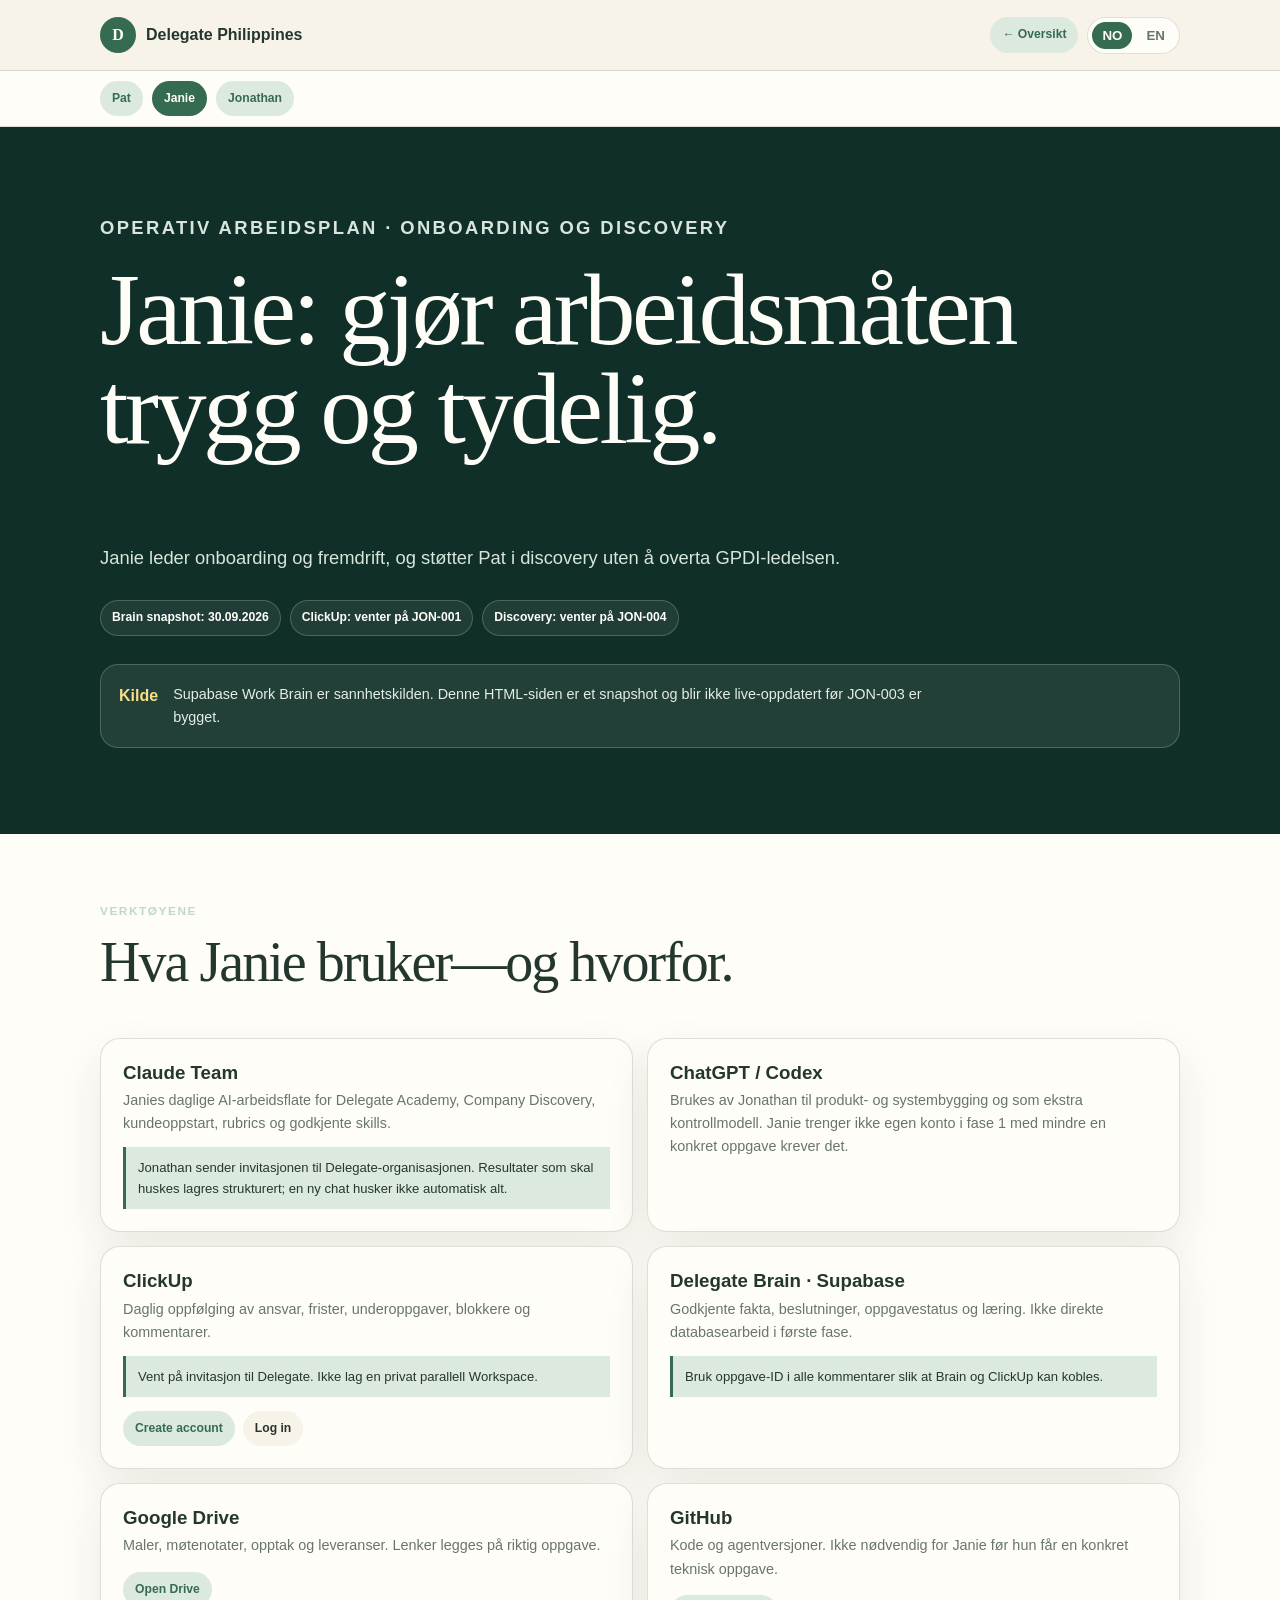
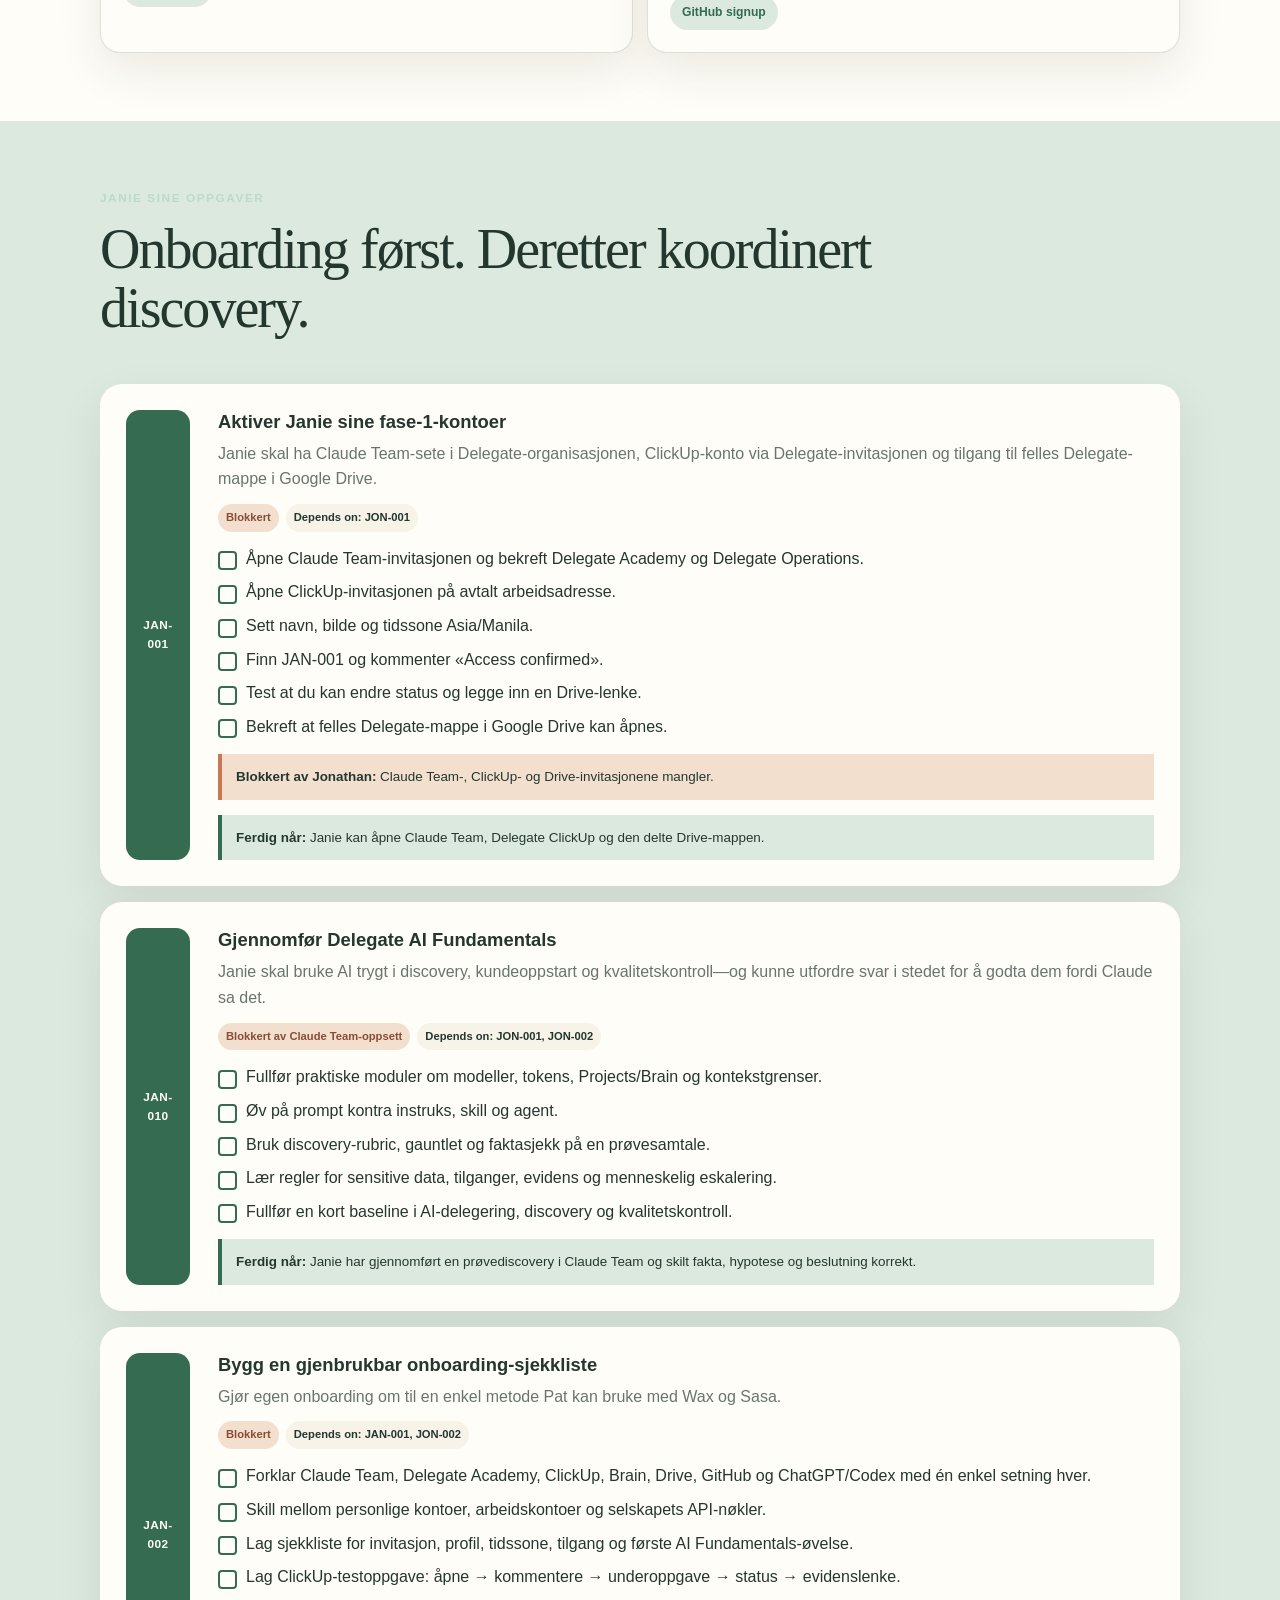
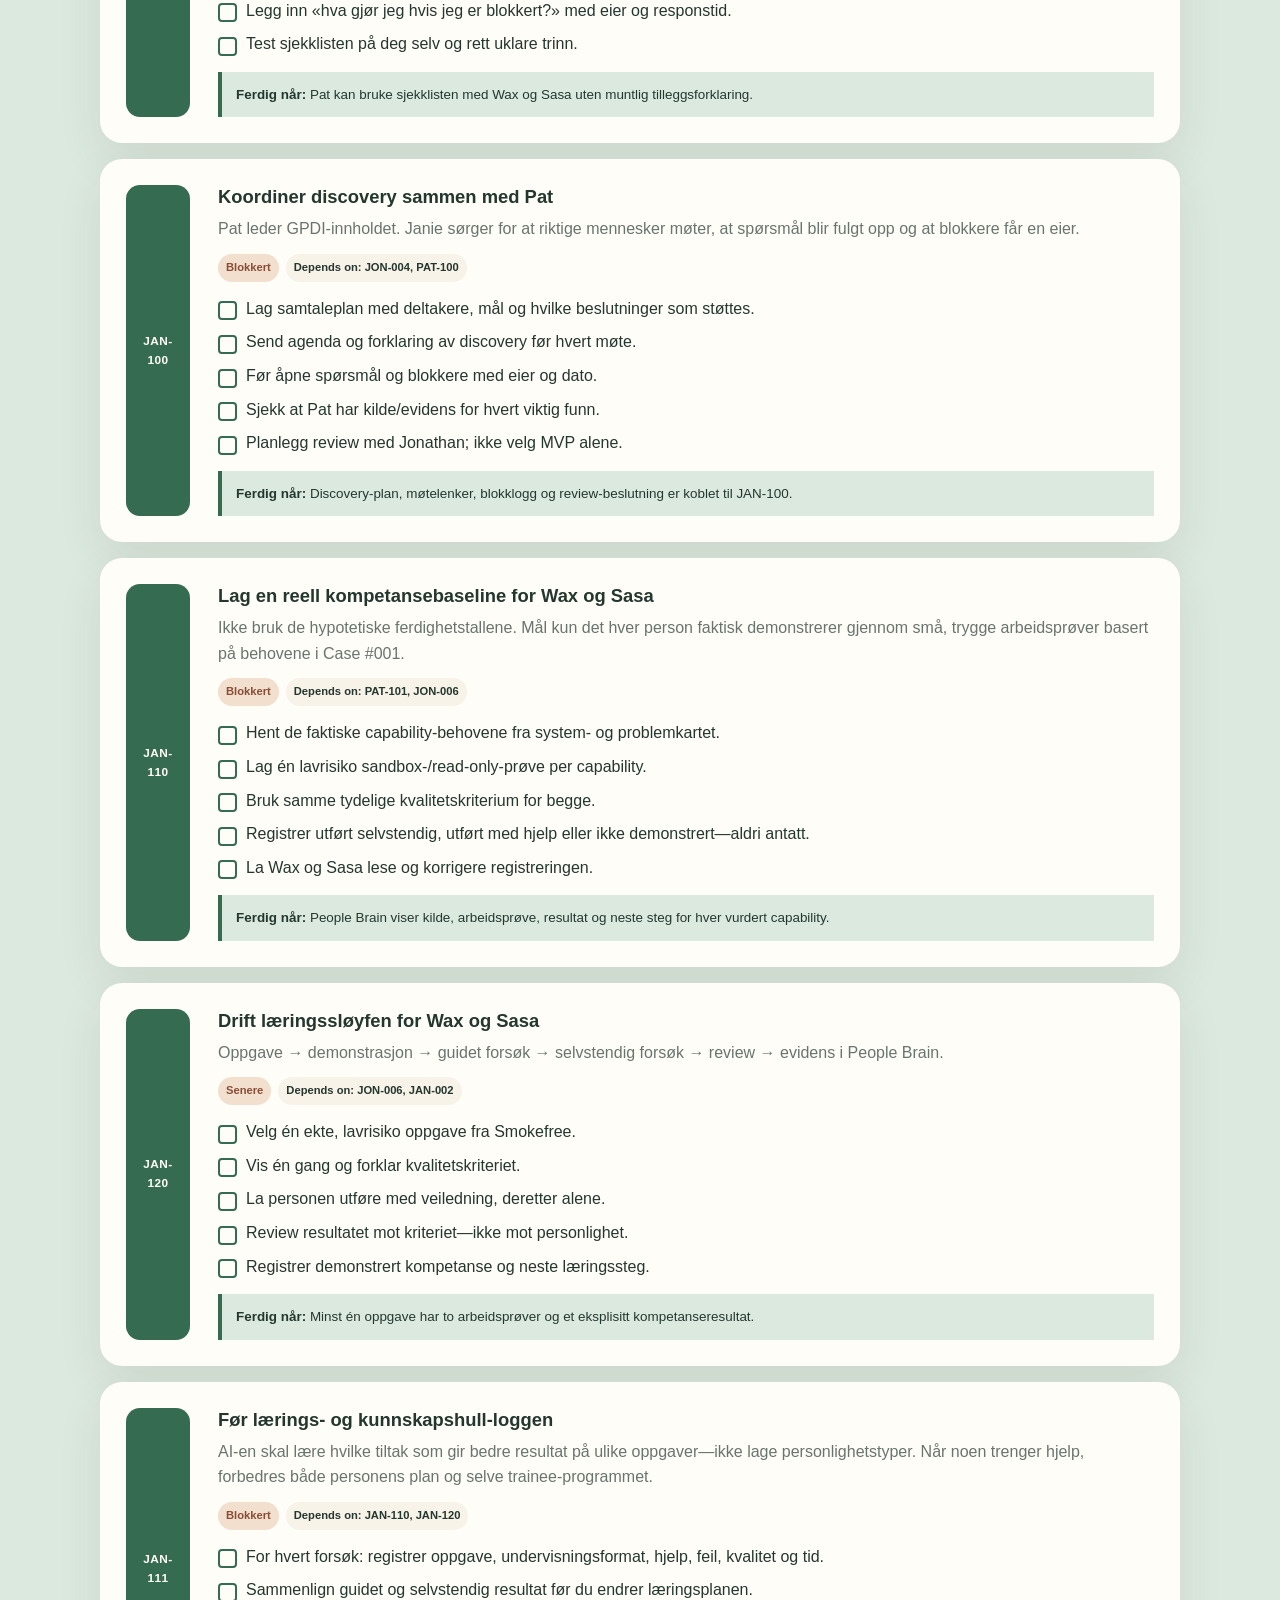
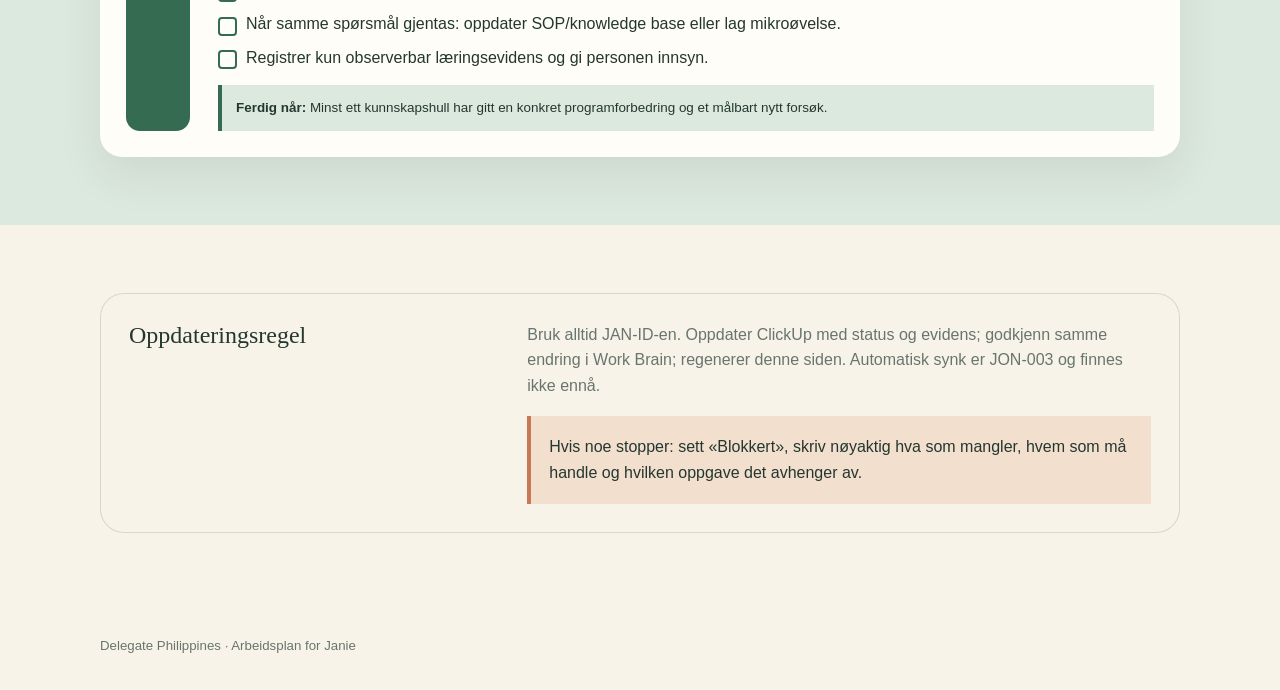
==== delegate-workplan-janie.html @ a048c8a1 "Initial import: Delegate blueprint/arbeidsplan-klynge Overført fra delegate-os/site/ til eget offent" ====
<!doctype html><html lang="no"><head><meta charset="utf-8"><meta name="viewport" content="width=device-width,initial-scale=1"><title>Janie — arbeidsplan | Delegate Philippines</title><link rel="stylesheet" href="delegate-workplan.css"></head><body>
<header class="topbar"><div class="page"><a class="brand" href="delegate-products-structure.html"><span class="mark">D</span>Delegate Philippines</a><div class="actions"><a class="back" href="delegate-products-structure.html#workplans">← <span data-no>Oversikt</span><span data-en>Overview</span></a><div class="language"><button data-lang="no" aria-pressed="true">NO</button><button data-lang="en" aria-pressed="false">EN</button></div></div></div></header>
<nav class="people-nav"><div class="page"><a class="person-link" href="delegate-workplan-pat.html">Pat</a><a class="person-link" aria-current="page" href="delegate-workplan-janie.html">Janie</a><a class="person-link" href="delegate-workplan-jonathan.html">Jonathan</a></div></nav>
<main><section class="hero"><div class="page"><p class="kicker" data-no>Operativ arbeidsplan · onboarding og discovery</p><p class="kicker" data-en>Operational work plan · onboarding and discovery</p><div data-no><h1>Janie: gjør arbeidsmåten trygg og tydelig.</h1><p>Janie leder onboarding og fremdrift, og støtter Pat i discovery uten å overta GPDI-ledelsen.</p></div><div data-en><h1>Janie: make the way of working safe and clear.</h1><p>Janie leads onboarding and progress, and supports Pat in discovery without taking over GPDI leadership.</p></div><div class="status-line"><span class="pill">Brain snapshot: 30.09.2026</span><span class="pill" data-no>ClickUp: venter på JON-001</span><span class="pill" data-en>ClickUp: awaiting JON-001</span><span class="pill" data-no>Discovery: venter på JON-004</span><span class="pill" data-en>Discovery: awaiting JON-004</span></div><div class="notice"><b data-no>Kilde</b><b data-en>Source</b><p data-no>Supabase Work Brain er sannhetskilden. Denne HTML-siden er et snapshot og blir ikke live-oppdatert før JON-003 er bygget.</p><p data-en>Supabase Work Brain is the source of truth. This HTML page is a snapshot and will not update live until JON-003 is built.</p></div></div></section>

<section class="section alt"><div class="page"><div class="intro" data-no><p class="kicker">Verktøyene</p><h2>Hva Janie bruker—og hvorfor.</h2></div><div class="intro" data-en><p class="kicker">The tools</p><h2>What Janie uses—and why.</h2></div><div class="tool-grid">
<article class="tool-card"><h3>Claude Team</h3><p data-no>Janies daglige AI-arbeidsflate for Delegate Academy, Company Discovery, kundeoppstart, rubrics og godkjente skills.</p><p data-en>Janie's daily AI workspace for Delegate Academy, Company Discovery, customer onboarding, rubrics and approved skills.</p><div class="tool-rule" data-no>Jonathan sender invitasjonen til Delegate-organisasjonen. Resultater som skal huskes lagres strukturert; en ny chat husker ikke automatisk alt.</div><div class="tool-rule" data-en>Jonathan sends the Delegate organisation invitation. Results that must persist are stored structurally; a new chat does not automatically remember everything.</div></article>
<article class="tool-card"><h3>ChatGPT / Codex</h3><p data-no>Brukes av Jonathan til produkt- og systembygging og som ekstra kontrollmodell. Janie trenger ikke egen konto i fase 1 med mindre en konkret oppgave krever det.</p><p data-en>Used by Jonathan for product and system building and as an additional review model. Janie does not need an individual account in Phase 1 unless a specific task requires it.</p></article>
<article class="tool-card"><h3>ClickUp</h3><p data-no>Daglig oppfølging av ansvar, frister, underoppgaver, blokkere og kommentarer.</p><p data-en>Daily tracking of owners, deadlines, subtasks, blockers and comments.</p><div class="tool-rule" data-no>Vent på invitasjon til Delegate. Ikke lag en privat parallell Workspace.</div><div class="tool-rule" data-en>Wait for the Delegate invitation. Do not create a private parallel Workspace.</div><div class="tool-actions"><a class="tool-link" href="https://app.clickup.com/signup">Create account</a><a class="tool-link secondary" href="https://app.clickup.com/login">Log in</a></div></article>
<article class="tool-card"><h3>Delegate Brain · Supabase</h3><p data-no>Godkjente fakta, beslutninger, oppgavestatus og læring. Ikke direkte databasearbeid i første fase.</p><p data-en>Approved facts, decisions, task status and learning. No direct database work initially.</p><div class="tool-rule" data-no>Bruk oppgave-ID i alle kommentarer slik at Brain og ClickUp kan kobles.</div><div class="tool-rule" data-en>Use the task ID in every comment so Brain and ClickUp can be linked.</div></article>
<article class="tool-card"><h3>Google Drive</h3><p data-no>Maler, møtenotater, opptak og leveranser. Lenker legges på riktig oppgave.</p><p data-en>Templates, meeting notes, recordings and deliverables. Links belong on the correct task.</p><div class="tool-actions"><a class="tool-link" href="https://drive.google.com/">Open Drive</a></div></article>
<article class="tool-card"><h3>GitHub</h3><p data-no>Kode og agentversjoner. Ikke nødvendig for Janie før hun får en konkret teknisk oppgave.</p><p data-en>Code and agent versions. Not required until Janie receives a specific technical task.</p><div class="tool-actions"><a class="tool-link" href="https://github.com/signup">GitHub signup</a></div></article>
</div></div></section>

<section class="section soft"><div class="page"><div class="intro" data-no><p class="kicker">Janie sine oppgaver</p><h2>Onboarding først. Deretter koordinert discovery.</h2></div><div class="intro" data-en><p class="kicker">Janie's tasks</p><h2>Onboarding first. Then coordinated discovery.</h2></div><div class="task-grid">
<article class="task" data-task-id="JAN-001"><div class="task-id">JAN-001</div><div><h3 data-no>Aktiver Janie sine fase-1-kontoer</h3><h3 data-en>Activate Janie's Phase 1 accounts</h3><p class="task-summary" data-no>Janie skal ha Claude Team-sete i Delegate-organisasjonen, ClickUp-konto via Delegate-invitasjonen og tilgang til felles Delegate-mappe i Google Drive.</p><p class="task-summary" data-en>Janie needs a Claude Team seat in the Delegate organisation, a ClickUp account through the Delegate invitation and access to the shared Delegate folder in Google Drive.</p><div class="meta"><span class="blocked" data-no>Blokkert</span><span class="blocked" data-en>Blocked</span><span>Depends on: JON-001</span></div><ul class="subtasks" data-no><li>Åpne Claude Team-invitasjonen og bekreft Delegate Academy og Delegate Operations.</li><li>Åpne ClickUp-invitasjonen på avtalt arbeidsadresse.</li><li>Sett navn, bilde og tidssone Asia/Manila.</li><li>Finn JAN-001 og kommenter «Access confirmed».</li><li>Test at du kan endre status og legge inn en Drive-lenke.</li><li>Bekreft at felles Delegate-mappe i Google Drive kan åpnes.</li></ul><ul class="subtasks" data-en><li>Open the Claude Team invitation and confirm Delegate Academy and Delegate Operations.</li><li>Open the ClickUp invitation at the agreed work address.</li><li>Set name, photo and Asia/Manila timezone.</li><li>Find JAN-001 and comment “Access confirmed”.</li><li>Test status update and adding a Drive link.</li><li>Confirm access to the shared Delegate folder in Google Drive.</li></ul><div class="dependency" data-no><strong>Blokkert av Jonathan:</strong> Claude Team-, ClickUp- og Drive-invitasjonene mangler.</div><div class="dependency" data-en><strong>Blocked by Jonathan:</strong> Claude Team, ClickUp and Drive invitations are missing.</div><div class="evidence" data-no><strong>Ferdig når:</strong> Janie kan åpne Claude Team, Delegate ClickUp og den delte Drive-mappen.</div><div class="evidence" data-en><strong>Done when:</strong> Janie can access Claude Team, Delegate ClickUp and the shared Drive folder.</div></div></article>

<article class="task" data-task-id="JAN-010"><div class="task-id">JAN-010</div><div><h3 data-no>Gjennomfør Delegate AI Fundamentals</h3><h3 data-en>Complete Delegate AI Fundamentals</h3><p class="task-summary" data-no>Janie skal bruke AI trygt i discovery, kundeoppstart og kvalitetskontroll—og kunne utfordre svar i stedet for å godta dem fordi Claude sa det.</p><p class="task-summary" data-en>Janie learns to use AI safely in discovery, onboarding and quality review—and to challenge output rather than accept it because Claude said so.</p><div class="meta"><span class="blocked" data-no>Blokkert av Claude Team-oppsett</span><span class="blocked" data-en>Blocked by Claude Team setup</span><span>Depends on: JON-001, JON-002</span></div><ul class="subtasks" data-no><li>Fullfør praktiske moduler om modeller, tokens, Projects/Brain og kontekstgrenser.</li><li>Øv på prompt kontra instruks, skill og agent.</li><li>Bruk discovery-rubric, gauntlet og faktasjekk på en prøvesamtale.</li><li>Lær regler for sensitive data, tilganger, evidens og menneskelig eskalering.</li><li>Fullfør en kort baseline i AI-delegering, discovery og kvalitetskontroll.</li></ul><ul class="subtasks" data-en><li>Complete practical modules on models, tokens, Projects/Brain and context limits.</li><li>Practise prompt versus instruction, skill and agent.</li><li>Use a discovery rubric, gauntlet and fact check on a practice conversation.</li><li>Learn rules for sensitive data, permissions, evidence and human escalation.</li><li>Complete a short baseline in AI delegation, discovery and quality review.</li></ul><div class="evidence" data-no><strong>Ferdig når:</strong> Janie har gjennomført en prøvediscovery i Claude Team og skilt fakta, hypotese og beslutning korrekt.</div><div class="evidence" data-en><strong>Done when:</strong> Janie has completed a practice discovery in Claude Team and correctly separated fact, hypothesis and decision.</div></div></article>

<article class="task" data-task-id="JAN-002"><div class="task-id">JAN-002</div><div><h3 data-no>Bygg en gjenbrukbar onboarding-sjekkliste</h3><h3 data-en>Build a reusable onboarding checklist</h3><p class="task-summary" data-no>Gjør egen onboarding om til en enkel metode Pat kan bruke med Wax og Sasa.</p><p class="task-summary" data-en>Turn your own onboarding into a simple method Pat can use with Wax and Sasa.</p><div class="meta"><span class="blocked" data-no>Blokkert</span><span class="blocked" data-en>Blocked</span><span>Depends on: JAN-001, JON-002</span></div><ul class="subtasks" data-no><li>Forklar Claude Team, Delegate Academy, ClickUp, Brain, Drive, GitHub og ChatGPT/Codex med én enkel setning hver.</li><li>Skill mellom personlige kontoer, arbeidskontoer og selskapets API-nøkler.</li><li>Lag sjekkliste for invitasjon, profil, tidssone, tilgang og første AI Fundamentals-øvelse.</li><li>Lag ClickUp-testoppgave: åpne → kommentere → underoppgave → status → evidenslenke.</li><li>Legg inn «hva gjør jeg hvis jeg er blokkert?» med eier og responstid.</li><li>Test sjekklisten på deg selv og rett uklare trinn.</li></ul><ul class="subtasks" data-en><li>Explain Claude Team, Delegate Academy, ClickUp, Brain, Drive, GitHub and ChatGPT/Codex in one simple sentence each.</li><li>Separate personal accounts, work accounts and company-owned API keys.</li><li>Create a checklist for invitation, profile, timezone, access and the first AI Fundamentals exercise.</li><li>Create a ClickUp test task: open → comment → subtask → status → evidence link.</li><li>Add “what do I do if blocked?” with owner and response time.</li><li>Test the checklist on yourself and fix unclear steps.</li></ul><div class="evidence" data-no><strong>Ferdig når:</strong> Pat kan bruke sjekklisten med Wax og Sasa uten muntlig tilleggsforklaring.</div><div class="evidence" data-en><strong>Done when:</strong> Pat can use the checklist with Wax and Sasa without extra verbal explanation.</div></div></article>

<article class="task" data-task-id="JAN-100"><div class="task-id">JAN-100</div><div><h3 data-no>Koordiner discovery sammen med Pat</h3><h3 data-en>Coordinate discovery with Pat</h3><p class="task-summary" data-no>Pat leder GPDI-innholdet. Janie sørger for at riktige mennesker møter, at spørsmål blir fulgt opp og at blokkere får en eier.</p><p class="task-summary" data-en>Pat leads GPDI content. Janie ensures the right people attend, questions are followed up and blockers get an owner.</p><div class="meta"><span class="blocked" data-no>Blokkert</span><span class="blocked" data-en>Blocked</span><span>Depends on: JON-004, PAT-100</span></div><ul class="subtasks" data-no><li>Lag samtaleplan med deltakere, mål og hvilke beslutninger som støttes.</li><li>Send agenda og forklaring av discovery før hvert møte.</li><li>Før åpne spørsmål og blokkere med eier og dato.</li><li>Sjekk at Pat har kilde/evidens for hvert viktig funn.</li><li>Planlegg review med Jonathan; ikke velg MVP alene.</li></ul><ul class="subtasks" data-en><li>Create an interview plan with participants, goals and supported decisions.</li><li>Send agenda and discovery explanation before each meeting.</li><li>Track open questions and blockers with owner and date.</li><li>Check that Pat has a source/evidence for each material finding.</li><li>Schedule review with Jonathan; do not select an MVP alone.</li></ul><div class="evidence" data-no><strong>Ferdig når:</strong> Discovery-plan, møtelenker, blokklogg og review-beslutning er koblet til JAN-100.</div><div class="evidence" data-en><strong>Done when:</strong> Discovery plan, meeting links, blocker log and review decision are linked to JAN-100.</div></div></article>

<article class="task" data-task-id="JAN-120"><div class="task-id">JAN-120</div><div><h3 data-no>Drift læringssløyfen for Wax og Sasa</h3><h3 data-en>Run the learning loop for Wax and Sasa</h3><p class="task-summary" data-no>Oppgave → demonstrasjon → guidet forsøk → selvstendig forsøk → review → evidens i People Brain.</p><p class="task-summary" data-en>Task → demonstration → guided attempt → independent attempt → review → evidence in People Brain.</p><div class="meta"><span class="blocked" data-no>Senere</span><span class="blocked" data-en>Later</span><span>Depends on: JON-006, JAN-002</span></div><ul class="subtasks" data-no><li>Velg én ekte, lavrisiko oppgave fra Smokefree.</li><li>Vis én gang og forklar kvalitetskriteriet.</li><li>La personen utføre med veiledning, deretter alene.</li><li>Review resultatet mot kriteriet—ikke mot personlighet.</li><li>Registrer demonstrert kompetanse og neste læringssteg.</li></ul><ul class="subtasks" data-en><li>Select one real, low-risk Smokefree task.</li><li>Demonstrate once and explain the quality criterion.</li><li>Have the person perform with guidance, then independently.</li><li>Review the result against criteria—not personality.</li><li>Record demonstrated competence and the next learning step.</li></ul><div class="evidence" data-no><strong>Ferdig når:</strong> Minst én oppgave har to arbeidsprøver og et eksplisitt kompetanseresultat.</div><div class="evidence" data-en><strong>Done when:</strong> At least one task has two work samples and an explicit competence result.</div></div></article>

<article class="task" data-task-id="JAN-110"><div class="task-id">JAN-110</div><div><h3 data-no>Lag en reell kompetansebaseline for Wax og Sasa</h3><h3 data-en>Create a real capability baseline for Wax and Sasa</h3><p class="task-summary" data-no>Ikke bruk de hypotetiske ferdighetstallene. Mål kun det hver person faktisk demonstrerer gjennom små, trygge arbeidsprøver basert på behovene i Case #001.</p><p class="task-summary" data-en>Do not use hypothetical skill scores. Measure only what each person demonstrates through small, safe work samples based on Case #001 needs.</p><div class="meta"><span class="blocked" data-no>Blokkert</span><span class="blocked" data-en>Blocked</span><span>Depends on: PAT-101, JON-006</span></div><ul class="subtasks" data-no><li>Hent de faktiske capability-behovene fra system- og problemkartet.</li><li>Lag én lavrisiko sandbox-/read-only-prøve per capability.</li><li>Bruk samme tydelige kvalitetskriterium for begge.</li><li>Registrer utført selvstendig, utført med hjelp eller ikke demonstrert—aldri antatt.</li><li>La Wax og Sasa lese og korrigere registreringen.</li></ul><ul class="subtasks" data-en><li>Take actual capability needs from the system and problem map.</li><li>Create one low-risk sandbox/read-only sample per capability.</li><li>Use the same explicit quality criterion for both.</li><li>Record independent, assisted or not demonstrated—never assumed.</li><li>Let Wax and Sasa read and correct the record.</li></ul><div class="evidence" data-no><strong>Ferdig når:</strong> People Brain viser kilde, arbeidsprøve, resultat og neste steg for hver vurdert capability.</div><div class="evidence" data-en><strong>Done when:</strong> People Brain shows source, work sample, result and next step for each assessed capability.</div></div></article>

<article class="task" data-task-id="JAN-111"><div class="task-id">JAN-111</div><div><h3 data-no>Før lærings- og kunnskapshull-loggen</h3><h3 data-en>Maintain the learning and knowledge-gap log</h3><p class="task-summary" data-no>AI-en skal lære hvilke tiltak som gir bedre resultat på ulike oppgaver—ikke lage personlighetstyper. Når noen trenger hjelp, forbedres både personens plan og selve trainee-programmet.</p><p class="task-summary" data-en>The AI learns which interventions improve results on different tasks—not personality types. When someone needs help, both the person's plan and the trainee programme improve.</p><div class="meta"><span class="blocked" data-no>Blokkert</span><span class="blocked" data-en>Blocked</span><span>Depends on: JAN-110, JAN-120</span></div><ul class="subtasks" data-no><li>For hvert forsøk: registrer oppgave, undervisningsformat, hjelp, feil, kvalitet og tid.</li><li>Sammenlign guidet og selvstendig resultat før du endrer læringsplanen.</li><li>Når samme spørsmål gjentas: oppdater SOP/knowledge base eller lag mikroøvelse.</li><li>Registrer kun observerbar læringsevidens og gi personen innsyn.</li></ul><ul class="subtasks" data-en><li>For each attempt record task, teaching format, help, errors, quality and time.</li><li>Compare guided and independent outcomes before adapting the plan.</li><li>When a question repeats, update the SOP/knowledge base or create a micro-exercise.</li><li>Store only observable learning evidence and give the person visibility.</li></ul><div class="evidence" data-no><strong>Ferdig når:</strong> Minst ett kunnskapshull har gitt en konkret programforbedring og et målbart nytt forsøk.</div><div class="evidence" data-en><strong>Done when:</strong> At least one knowledge gap has produced a programme improvement and a measured new attempt.</div></div></article>
</div></div></section>

<section class="section"><div class="page"><div class="sync-box"><strong data-no>Oppdateringsregel</strong><strong data-en>Update rule</strong><div><p data-no>Bruk alltid JAN-ID-en. Oppdater ClickUp med status og evidens; godkjenn samme endring i Work Brain; regenerer denne siden. Automatisk synk er JON-003 og finnes ikke ennå.</p><p data-en>Always use the JAN ID. Update ClickUp with status and evidence; approve the same update in Work Brain; regenerate this page. Automatic sync is JON-003 and does not exist yet.</p><div class="rule" data-no>Hvis noe stopper: sett «Blokkert», skriv nøyaktig hva som mangler, hvem som må handle og hvilken oppgave det avhenger av.</div><div class="rule" data-en>If blocked: set “Blocked”, state exactly what is missing, who must act and which task it depends on.</div></div></div></div></section></main>
<footer><div class="page"><span data-no>Delegate Philippines · Arbeidsplan for Janie</span><span data-en>Delegate Philippines · Work plan for Janie</span></div></footer><script>document.querySelectorAll('[data-lang]').forEach(b=>b.addEventListener('click',()=>{const en=b.dataset.lang==='en';document.body.classList.toggle('lang-en',en);document.documentElement.lang=en?'en':'no';document.querySelectorAll('[data-lang]').forEach(x=>x.setAttribute('aria-pressed',String(x===b)));}));</script></body></html>
---- delegate-workplan.css ----
:root {
  --paper:#f8f3e9; --white:#fffdf8; --ink:#24372f; --muted:#68756e;
  --green:#356b51; --dark:#102f28; --soft:#dce9df; --yellow:#f4e8b9;
  --peach:#f3dfce; --line:rgba(36,55,47,.15); --shadow:0 18px 45px rgba(55,43,27,.09);
}
*{box-sizing:border-box}html{scroll-behavior:smooth}body{margin:0;color:var(--ink);background:var(--paper);font:16px/1.6 Inter,ui-sans-serif,-apple-system,BlinkMacSystemFont,"Segoe UI",sans-serif}a{color:var(--green)}h1,h2,h3,p{margin-top:0}h1,h2{font-family:Georgia,"Times New Roman",serif;font-weight:500;letter-spacing:-.035em}h1{font-size:clamp(3rem,8vw,6.4rem);line-height:.96}h2{font-size:clamp(2rem,5vw,3.5rem);line-height:1.05}h3{line-height:1.3}.page{width:min(100% - 40px,1080px);margin-inline:auto}
.topbar{position:sticky;top:0;z-index:10;border-bottom:1px solid var(--line);background:rgba(248,243,233,.96);backdrop-filter:blur(14px)}.topbar .page{min-height:70px;display:flex;align-items:center;justify-content:space-between;gap:18px}.brand{display:flex;align-items:center;gap:10px;color:var(--ink);text-decoration:none;font-weight:850}.mark{width:36px;height:36px;display:grid;place-items:center;border-radius:50%;color:var(--white);background:var(--green);font-family:Georgia,serif}.actions{display:flex;align-items:center;gap:9px}.back,.person-link,.tool-link{padding:8px 12px;border-radius:999px;color:var(--green);background:var(--soft);text-decoration:none;font-size:.76rem;font-weight:850}.language{display:flex;gap:4px;padding:4px;border:1px solid var(--line);border-radius:999px;background:var(--white)}.language button{border:0;border-radius:999px;padding:6px 10px;color:var(--muted);background:transparent;font-weight:850}.language button[aria-pressed=true]{color:var(--white);background:var(--green)}
.people-nav{border-bottom:1px solid var(--line);background:var(--white)}.people-nav .page{display:flex;gap:9px;padding-block:10px;overflow:auto}.people-nav a[aria-current=page]{color:var(--white);background:var(--green)}
.hero{padding:86px 0;color:var(--white);background:var(--dark)}.kicker{color:#bddac8;font-size:.74rem;font-weight:900;letter-spacing:.13em;text-transform:uppercase}.hero p{max-width:790px;color:#d7e5dc;font-size:1.15rem}.status-line{display:flex;flex-wrap:wrap;gap:9px;margin-top:28px}.pill{padding:7px 11px;border:1px solid rgba(255,255,255,.2);border-radius:999px;background:rgba(255,255,255,.07);font-size:.76rem;font-weight:800}.notice{display:grid;grid-template-columns:auto 1fr;gap:15px;margin-top:28px;padding:18px;border:1px solid rgba(255,255,255,.2);border-radius:18px;background:rgba(255,255,255,.08)}.notice b{color:#f6df88}.notice p{margin:0;color:#e3eee7;font-size:.9rem}
.section{padding:68px 0}.section.alt{background:var(--white)}.section.soft{background:var(--soft)}.intro{max-width:800px;margin-bottom:30px}.intro>p:last-child{color:var(--muted)}
.tool-grid{display:grid;grid-template-columns:repeat(2,1fr);gap:14px}.tool-card{padding:22px;border:1px solid var(--line);border-radius:20px;background:var(--white);box-shadow:var(--shadow)}.tool-card h3{margin-bottom:4px}.tool-card p{margin-bottom:12px;color:var(--muted);font-size:.9rem}.tool-card .tool-rule{padding:10px 12px;border-left:3px solid var(--green);background:var(--soft);color:var(--ink);font-size:.82rem}.tool-actions{display:flex;flex-wrap:wrap;gap:8px;margin-top:14px}.tool-link{display:inline-block}.tool-link.secondary{color:var(--ink);background:var(--paper)}
.task-grid{display:grid;gap:16px}.task{display:grid;grid-template-columns:72px 1fr;gap:20px;padding:26px;border-radius:22px;background:var(--white);box-shadow:var(--shadow)}.task-id{width:64px;min-height:48px;display:grid;place-items:center;padding:8px;border-radius:14px;color:var(--white);background:var(--green);font-size:.74rem;font-weight:900;letter-spacing:.04em;text-align:center}.task h3{margin-bottom:7px;font-size:1.15rem}.task-summary{margin-bottom:12px;color:var(--muted)}.meta{display:flex;flex-wrap:wrap;gap:7px;margin-bottom:14px}.meta span{padding:5px 8px;border-radius:999px;background:var(--paper);font-size:.7rem;font-weight:850}.meta .ready{color:#24583d;background:var(--soft)}.meta .blocked{color:#884d37;background:var(--peach)}.meta .next{color:#7a5a21;background:var(--yellow)}
.subtasks{display:grid;gap:8px;margin:14px 0 0;padding:0;list-style:none}.subtasks li{position:relative;padding-left:28px}.subtasks li::before{content:"";position:absolute;left:0;top:.35em;width:15px;height:15px;border:2px solid var(--green);border-radius:4px;background:var(--white)}.dependency,.evidence{margin-top:15px;padding:12px 14px;font-size:.84rem}.dependency{border-left:4px solid #c87854;background:var(--peach)}.evidence{border-left:4px solid var(--green);background:var(--soft)}
.blocker-board{display:grid;grid-template-columns:repeat(2,1fr);gap:14px}.blocker{padding:20px;border-radius:18px;background:var(--white);box-shadow:var(--shadow)}.blocker strong{display:block;margin-bottom:7px}.blocker p{margin:0;color:var(--muted);font-size:.9rem}
.discovery-flow{display:grid;grid-template-columns:repeat(5,1fr);gap:10px}.gate{position:relative;min-height:180px;padding:20px;border-radius:18px;background:var(--white);box-shadow:var(--shadow)}.gate:not(:last-child)::after{content:"→";position:absolute;right:-16px;top:25px;z-index:2;width:25px;height:25px;display:grid;place-items:center;border-radius:50%;color:var(--white);background:var(--green)}.gate b{display:block;margin-bottom:12px;color:var(--green)}.gate p{margin:0;color:var(--muted);font-size:.84rem}
.sync-box{display:grid;grid-template-columns:.75fr 1.25fr;gap:24px;padding:28px;border:1px solid var(--line);border-radius:24px;background:var(--paper)}.sync-box strong{font:500 1.5rem Georgia,serif}.sync-box p{margin:0;color:var(--muted)}.rule{margin-top:18px;padding:18px;border-left:4px solid #c87854;background:var(--peach)}.fineprint{color:var(--muted);font-size:.82rem}footer{padding:34px 0;color:var(--muted);font-size:.83rem}
.task[data-task-id="PAT-001"],.task[data-task-id="JAN-001"],.task[data-task-id="JON-001"]{order:1}.task[data-task-id="PAT-002"],.task[data-task-id="JAN-002"],.task[data-task-id="JON-003"]{order:2}.task[data-task-id="PAT-100"],.task[data-task-id="JAN-100"],.task[data-task-id="JON-004"]{order:3}.task[data-task-id="PAT-101"],.task[data-task-id="JAN-110"],.task[data-task-id="JON-005"]{order:4}.task[data-task-id="PAT-102"],.task[data-task-id="JAN-120"],.task[data-task-id="JON-006"]{order:5}.task[data-task-id="PAT-110"],.task[data-task-id="JAN-111"],.task[data-task-id="JON-007"]{order:6}.task[data-task-id="PAT-120"],.task[data-task-id="JON-008"]{order:7}.task[data-task-id="JON-009"]{order:8}.task[data-task-id="JON-010"]{order:9}.task[data-task-id="JON-011"]{order:10}
.task[data-task-id="PAT-010"],.task[data-task-id="JAN-010"],.task[data-task-id="JON-002"]{order:2}.task[data-task-id="PAT-002"],.task[data-task-id="JAN-002"],.task[data-task-id="JON-003"]{order:3}.task[data-task-id="PAT-100"],.task[data-task-id="JAN-100"],.task[data-task-id="JON-004"]{order:4}.task[data-task-id="PAT-101"],.task[data-task-id="JAN-110"],.task[data-task-id="JON-005"]{order:5}.task[data-task-id="PAT-102"],.task[data-task-id="JAN-120"],.task[data-task-id="JON-006"]{order:6}.task[data-task-id="PAT-110"],.task[data-task-id="JAN-111"],.task[data-task-id="JON-007"]{order:7}.task[data-task-id="PAT-120"],.task[data-task-id="JON-008"]{order:8}.task[data-task-id="JON-009"]{order:9}.task[data-task-id="JON-010"]{order:10}.task[data-task-id="JON-011"]{order:11}
[data-en]{display:none}body.lang-en [data-no]{display:none}body.lang-en [data-en]{display:revert}
@media(max-width:860px){.discovery-flow{grid-template-columns:1fr 1fr}.gate:not(:last-child)::after{display:none}.tool-grid,.blocker-board,.sync-box{grid-template-columns:1fr}}@media(max-width:600px){.page{width:min(100% - 28px,1080px)}.back{display:none}.hero{padding:60px 0}.task{grid-template-columns:1fr}.actions .person-link{display:none}.discovery-flow{grid-template-columns:1fr}}
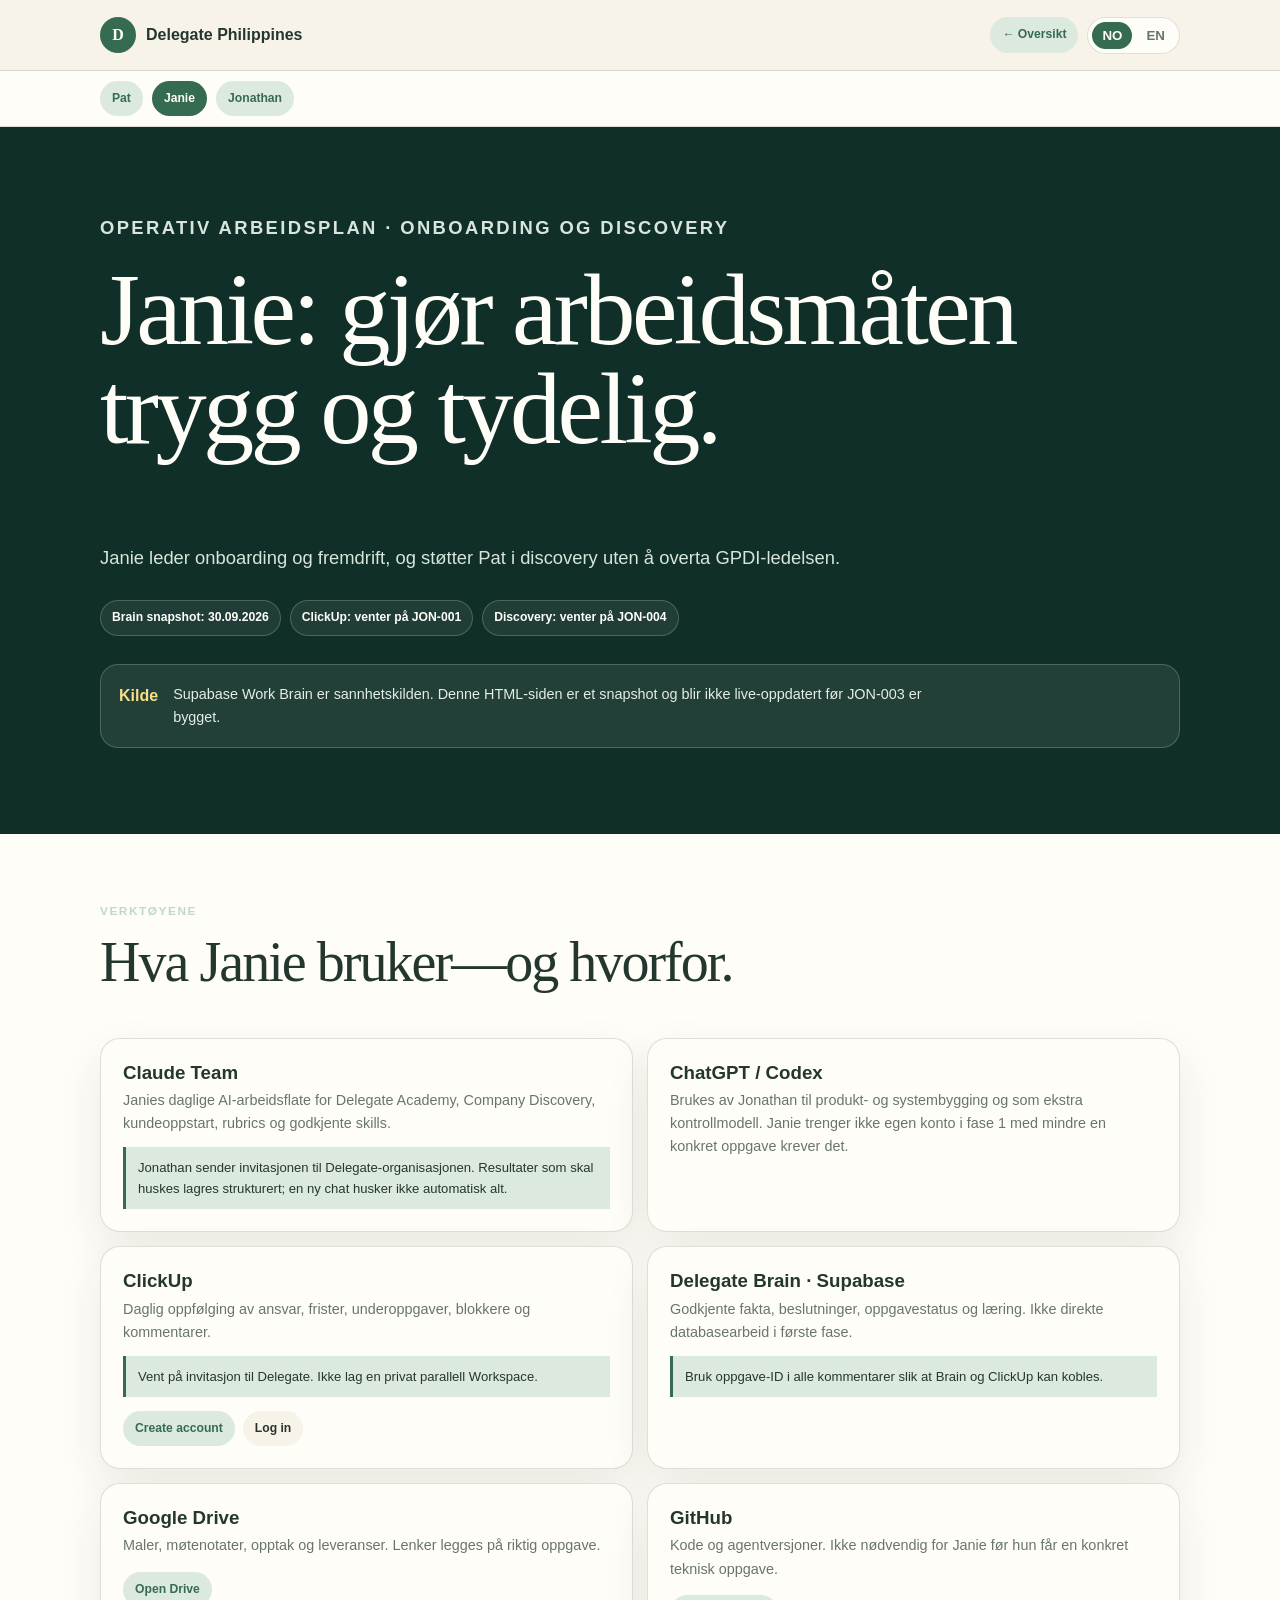
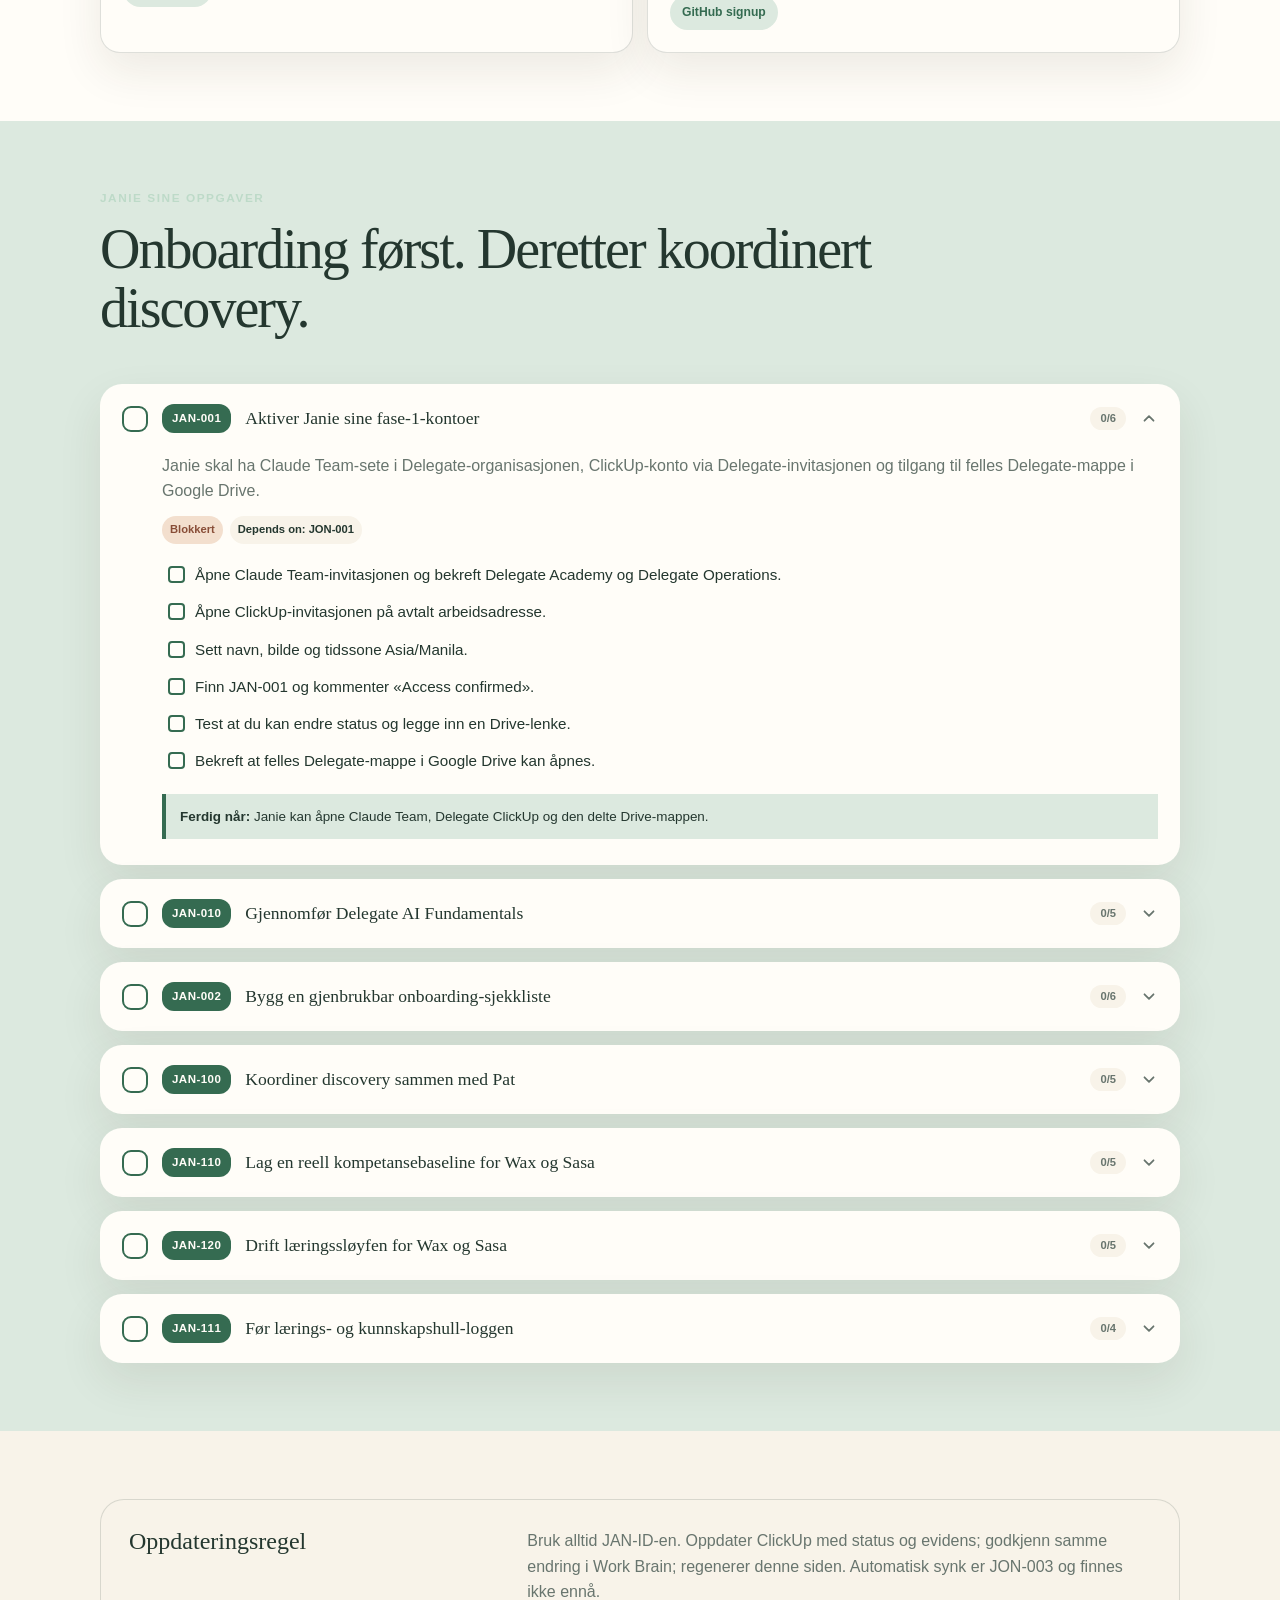
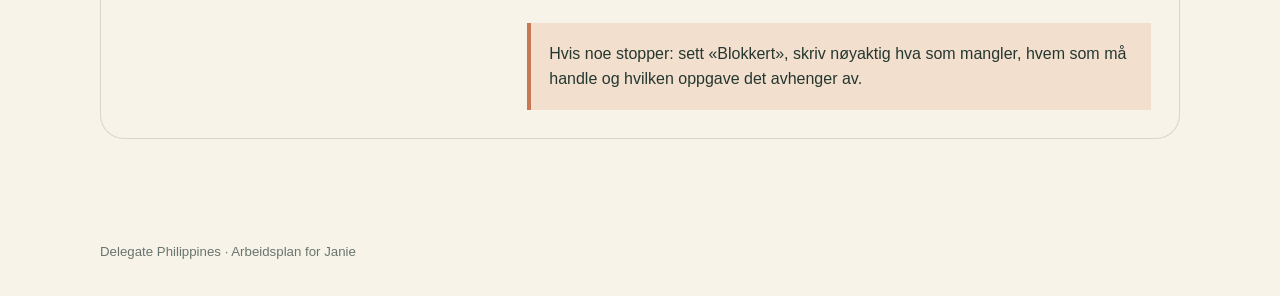
==== commit 99b785f3: "Gjør arbeidsplan-oppgavene interaktive: avhuking, collapse, lokal lagring - Hver oppgave (JON-*/PAT-" ====
--- a/delegate-workplan-janie.html
+++ b/delegate-workplan-janie.html
@@ -1,4 +1,4 @@
-<!doctype html><html lang="no"><head><meta charset="utf-8"><meta name="viewport" content="width=device-width,initial-scale=1"><title>Janie — arbeidsplan | Delegate Philippines</title><link rel="stylesheet" href="delegate-workplan.css"></head><body>
+<!doctype html><html lang="no"><head><meta charset="utf-8"><meta name="viewport" content="width=device-width,initial-scale=1"><title>Janie — arbeidsplan | Delegate Philippines</title><link rel="stylesheet" href="delegate-workplan.css"><script defer src="delegate-workplan.js"></script></head><body>
 <header class="topbar"><div class="page"><a class="brand" href="delegate-products-structure.html"><span class="mark">D</span>Delegate Philippines</a><div class="actions"><a class="back" href="delegate-products-structure.html#workplans">← <span data-no>Oversikt</span><span data-en>Overview</span></a><div class="language"><button data-lang="no" aria-pressed="true">NO</button><button data-lang="en" aria-pressed="false">EN</button></div></div></div></header>
 <nav class="people-nav"><div class="page"><a class="person-link" href="delegate-workplan-pat.html">Pat</a><a class="person-link" aria-current="page" href="delegate-workplan-janie.html">Janie</a><a class="person-link" href="delegate-workplan-jonathan.html">Jonathan</a></div></nav>
 <main><section class="hero"><div class="page"><p class="kicker" data-no>Operativ arbeidsplan · onboarding og discovery</p><p class="kicker" data-en>Operational work plan · onboarding and discovery</p><div data-no><h1>Janie: gjør arbeidsmåten trygg og tydelig.</h1><p>Janie leder onboarding og fremdrift, og støtter Pat i discovery uten å overta GPDI-ledelsen.</p></div><div data-en><h1>Janie: make the way of working safe and clear.</h1><p>Janie leads onboarding and progress, and supports Pat in discovery without taking over GPDI leadership.</p></div><div class="status-line"><span class="pill">Brain snapshot: 30.09.2026</span><span class="pill" data-no>ClickUp: venter på JON-001</span><span class="pill" data-en>ClickUp: awaiting JON-001</span><span class="pill" data-no>Discovery: venter på JON-004</span><span class="pill" data-en>Discovery: awaiting JON-004</span></div><div class="notice"><b data-no>Kilde</b><b data-en>Source</b><p data-no>Supabase Work Brain er sannhetskilden. Denne HTML-siden er et snapshot og blir ikke live-oppdatert før JON-003 er bygget.</p><p data-en>Supabase Work Brain is the source of truth. This HTML page is a snapshot and will not update live until JON-003 is built.</p></div></div></section>
@@ -13,20 +13,20 @@
 </div></div></section>
 
 <section class="section soft"><div class="page"><div class="intro" data-no><p class="kicker">Janie sine oppgaver</p><h2>Onboarding først. Deretter koordinert discovery.</h2></div><div class="intro" data-en><p class="kicker">Janie's tasks</p><h2>Onboarding first. Then coordinated discovery.</h2></div><div class="task-grid">
-<article class="task" data-task-id="JAN-001"><div class="task-id">JAN-001</div><div><h3 data-no>Aktiver Janie sine fase-1-kontoer</h3><h3 data-en>Activate Janie's Phase 1 accounts</h3><p class="task-summary" data-no>Janie skal ha Claude Team-sete i Delegate-organisasjonen, ClickUp-konto via Delegate-invitasjonen og tilgang til felles Delegate-mappe i Google Drive.</p><p class="task-summary" data-en>Janie needs a Claude Team seat in the Delegate organisation, a ClickUp account through the Delegate invitation and access to the shared Delegate folder in Google Drive.</p><div class="meta"><span class="blocked" data-no>Blokkert</span><span class="blocked" data-en>Blocked</span><span>Depends on: JON-001</span></div><ul class="subtasks" data-no><li>Åpne Claude Team-invitasjonen og bekreft Delegate Academy og Delegate Operations.</li><li>Åpne ClickUp-invitasjonen på avtalt arbeidsadresse.</li><li>Sett navn, bilde og tidssone Asia/Manila.</li><li>Finn JAN-001 og kommenter «Access confirmed».</li><li>Test at du kan endre status og legge inn en Drive-lenke.</li><li>Bekreft at felles Delegate-mappe i Google Drive kan åpnes.</li></ul><ul class="subtasks" data-en><li>Open the Claude Team invitation and confirm Delegate Academy and Delegate Operations.</li><li>Open the ClickUp invitation at the agreed work address.</li><li>Set name, photo and Asia/Manila timezone.</li><li>Find JAN-001 and comment “Access confirmed”.</li><li>Test status update and adding a Drive link.</li><li>Confirm access to the shared Delegate folder in Google Drive.</li></ul><div class="dependency" data-no><strong>Blokkert av Jonathan:</strong> Claude Team-, ClickUp- og Drive-invitasjonene mangler.</div><div class="dependency" data-en><strong>Blocked by Jonathan:</strong> Claude Team, ClickUp and Drive invitations are missing.</div><div class="evidence" data-no><strong>Ferdig når:</strong> Janie kan åpne Claude Team, Delegate ClickUp og den delte Drive-mappen.</div><div class="evidence" data-en><strong>Done when:</strong> Janie can access Claude Team, Delegate ClickUp and the shared Drive folder.</div></div></article>
+<article class="task" data-task-id="JAN-001"><div class="task-row"><label class="task-check" title="Merk hele oppgaven som ferdig"><input type="checkbox" class="task-done-cb" aria-label="Merk JAN-001 som ferdig"><span class="box" aria-hidden="true"></span></label><h3 class="task-heading"><button class="task-toggle" type="button" aria-expanded="false" aria-controls="body-JAN-001"><span class="task-id">JAN-001</span><span class="task-title" data-no>Aktiver Janie sine fase-1-kontoer</span><span class="task-title" data-en>Activate Janie's Phase 1 accounts</span><span class="task-progress" aria-hidden="true"></span><svg class="chevron" viewBox="0 0 20 20" aria-hidden="true"><path d="M5 7l5 5 5-5" fill="none" stroke="currentColor" stroke-width="2" stroke-linecap="round" stroke-linejoin="round"/></svg></button></h3></div><div class="task-body" id="body-JAN-001"><p class="task-summary" data-no>Janie skal ha Claude Team-sete i Delegate-organisasjonen, ClickUp-konto via Delegate-invitasjonen og tilgang til felles Delegate-mappe i Google Drive.</p><p class="task-summary" data-en>Janie needs a Claude Team seat in the Delegate organisation, a ClickUp account through the Delegate invitation and access to the shared Delegate folder in Google Drive.</p><div class="meta"><span class="blocked" data-no>Blokkert</span><span class="blocked" data-en>Blocked</span><span>Depends on: JON-001</span></div><ul class="subtasks" data-no><li><label class="sub-row"><input type="checkbox" class="sub-cb" data-i="0"><span class="box" aria-hidden="true"></span><span class="txt">Åpne Claude Team-invitasjonen og bekreft Delegate Academy og Delegate Operations.</span></label></li><li><label class="sub-row"><input type="checkbox" class="sub-cb" data-i="1"><span class="box" aria-hidden="true"></span><span class="txt">Åpne ClickUp-invitasjonen på avtalt arbeidsadresse.</span></label></li><li><label class="sub-row"><input type="checkbox" class="sub-cb" data-i="2"><span class="box" aria-hidden="true"></span><span class="txt">Sett navn, bilde og tidssone Asia/Manila.</span></label></li><li><label class="sub-row"><input type="checkbox" class="sub-cb" data-i="3"><span class="box" aria-hidden="true"></span><span class="txt">Finn JAN-001 og kommenter «Access confirmed».</span></label></li><li><label class="sub-row"><input type="checkbox" class="sub-cb" data-i="4"><span class="box" aria-hidden="true"></span><span class="txt">Test at du kan endre status og legge inn en Drive-lenke.</span></label></li><li><label class="sub-row"><input type="checkbox" class="sub-cb" data-i="5"><span class="box" aria-hidden="true"></span><span class="txt">Bekreft at felles Delegate-mappe i Google Drive kan åpnes.</span></label></li></ul><ul class="subtasks" data-en><li><label class="sub-row"><input type="checkbox" class="sub-cb" data-i="0"><span class="box" aria-hidden="true"></span><span class="txt">Open the Claude Team invitation and confirm Delegate Academy and Delegate Operations.</span></label></li><li><label class="sub-row"><input type="checkbox" class="sub-cb" data-i="1"><span class="box" aria-hidden="true"></span><span class="txt">Open the ClickUp invitation at the agreed work address.</span></label></li><li><label class="sub-row"><input type="checkbox" class="sub-cb" data-i="2"><span class="box" aria-hidden="true"></span><span class="txt">Set name, photo and Asia/Manila timezone.</span></label></li><li><label class="sub-row"><input type="checkbox" class="sub-cb" data-i="3"><span class="box" aria-hidden="true"></span><span class="txt">Find JAN-001 and comment “Access confirmed”.</span></label></li><li><label class="sub-row"><input type="checkbox" class="sub-cb" data-i="4"><span class="box" aria-hidden="true"></span><span class="txt">Test status update and adding a Drive link.</span></label></li><li><label class="sub-row"><input type="checkbox" class="sub-cb" data-i="5"><span class="box" aria-hidden="true"></span><span class="txt">Confirm access to the shared Delegate folder in Google Drive.</span></label></li></ul><div class="evidence" data-no><strong>Ferdig når:</strong> Janie kan åpne Claude Team, Delegate ClickUp og den delte Drive-mappen.</div><div class="evidence" data-en><strong>Done when:</strong> Janie can access Claude Team, Delegate ClickUp and the shared Drive folder.</div></div></article>
 
-<article class="task" data-task-id="JAN-010"><div class="task-id">JAN-010</div><div><h3 data-no>Gjennomfør Delegate AI Fundamentals</h3><h3 data-en>Complete Delegate AI Fundamentals</h3><p class="task-summary" data-no>Janie skal bruke AI trygt i discovery, kundeoppstart og kvalitetskontroll—og kunne utfordre svar i stedet for å godta dem fordi Claude sa det.</p><p class="task-summary" data-en>Janie learns to use AI safely in discovery, onboarding and quality review—and to challenge output rather than accept it because Claude said so.</p><div class="meta"><span class="blocked" data-no>Blokkert av Claude Team-oppsett</span><span class="blocked" data-en>Blocked by Claude Team setup</span><span>Depends on: JON-001, JON-002</span></div><ul class="subtasks" data-no><li>Fullfør praktiske moduler om modeller, tokens, Projects/Brain og kontekstgrenser.</li><li>Øv på prompt kontra instruks, skill og agent.</li><li>Bruk discovery-rubric, gauntlet og faktasjekk på en prøvesamtale.</li><li>Lær regler for sensitive data, tilganger, evidens og menneskelig eskalering.</li><li>Fullfør en kort baseline i AI-delegering, discovery og kvalitetskontroll.</li></ul><ul class="subtasks" data-en><li>Complete practical modules on models, tokens, Projects/Brain and context limits.</li><li>Practise prompt versus instruction, skill and agent.</li><li>Use a discovery rubric, gauntlet and fact check on a practice conversation.</li><li>Learn rules for sensitive data, permissions, evidence and human escalation.</li><li>Complete a short baseline in AI delegation, discovery and quality review.</li></ul><div class="evidence" data-no><strong>Ferdig når:</strong> Janie har gjennomført en prøvediscovery i Claude Team og skilt fakta, hypotese og beslutning korrekt.</div><div class="evidence" data-en><strong>Done when:</strong> Janie has completed a practice discovery in Claude Team and correctly separated fact, hypothesis and decision.</div></div></article>
+<article class="task" data-task-id="JAN-010"><div class="task-row"><label class="task-check" title="Merk hele oppgaven som ferdig"><input type="checkbox" class="task-done-cb" aria-label="Merk JAN-010 som ferdig"><span class="box" aria-hidden="true"></span></label><h3 class="task-heading"><button class="task-toggle" type="button" aria-expanded="false" aria-controls="body-JAN-010"><span class="task-id">JAN-010</span><span class="task-title" data-no>Gjennomfør Delegate AI Fundamentals</span><span class="task-title" data-en>Complete Delegate AI Fundamentals</span><span class="task-progress" aria-hidden="true"></span><svg class="chevron" viewBox="0 0 20 20" aria-hidden="true"><path d="M5 7l5 5 5-5" fill="none" stroke="currentColor" stroke-width="2" stroke-linecap="round" stroke-linejoin="round"/></svg></button></h3></div><div class="task-body" id="body-JAN-010"><p class="task-summary" data-no>Janie skal bruke AI trygt i discovery, kundeoppstart og kvalitetskontroll—og kunne utfordre svar i stedet for å godta dem fordi Claude sa det.</p><p class="task-summary" data-en>Janie learns to use AI safely in discovery, onboarding and quality review—and to challenge output rather than accept it because Claude said so.</p><div class="meta"><span class="blocked" data-no>Blokkert av Claude Team-oppsett</span><span class="blocked" data-en>Blocked by Claude Team setup</span><span>Depends on: JON-001, JON-002</span></div><ul class="subtasks" data-no><li><label class="sub-row"><input type="checkbox" class="sub-cb" data-i="0"><span class="box" aria-hidden="true"></span><span class="txt">Fullfør praktiske moduler om modeller, tokens, Projects/Brain og kontekstgrenser.</span></label></li><li><label class="sub-row"><input type="checkbox" class="sub-cb" data-i="1"><span class="box" aria-hidden="true"></span><span class="txt">Øv på prompt kontra instruks, skill og agent.</span></label></li><li><label class="sub-row"><input type="checkbox" class="sub-cb" data-i="2"><span class="box" aria-hidden="true"></span><span class="txt">Bruk discovery-rubric, gauntlet og faktasjekk på en prøvesamtale.</span></label></li><li><label class="sub-row"><input type="checkbox" class="sub-cb" data-i="3"><span class="box" aria-hidden="true"></span><span class="txt">Lær regler for sensitive data, tilganger, evidens og menneskelig eskalering.</span></label></li><li><label class="sub-row"><input type="checkbox" class="sub-cb" data-i="4"><span class="box" aria-hidden="true"></span><span class="txt">Fullfør en kort baseline i AI-delegering, discovery og kvalitetskontroll.</span></label></li></ul><ul class="subtasks" data-en><li><label class="sub-row"><input type="checkbox" class="sub-cb" data-i="0"><span class="box" aria-hidden="true"></span><span class="txt">Complete practical modules on models, tokens, Projects/Brain and context limits.</span></label></li><li><label class="sub-row"><input type="checkbox" class="sub-cb" data-i="1"><span class="box" aria-hidden="true"></span><span class="txt">Practise prompt versus instruction, skill and agent.</span></label></li><li><label class="sub-row"><input type="checkbox" class="sub-cb" data-i="2"><span class="box" aria-hidden="true"></span><span class="txt">Use a discovery rubric, gauntlet and fact check on a practice conversation.</span></label></li><li><label class="sub-row"><input type="checkbox" class="sub-cb" data-i="3"><span class="box" aria-hidden="true"></span><span class="txt">Learn rules for sensitive data, permissions, evidence and human escalation.</span></label></li><li><label class="sub-row"><input type="checkbox" class="sub-cb" data-i="4"><span class="box" aria-hidden="true"></span><span class="txt">Complete a short baseline in AI delegation, discovery and quality review.</span></label></li></ul><div class="evidence" data-no><strong>Ferdig når:</strong> Janie har gjennomført en prøvediscovery i Claude Team og skilt fakta, hypotese og beslutning korrekt.</div><div class="evidence" data-en><strong>Done when:</strong> Janie has completed a practice discovery in Claude Team and correctly separated fact, hypothesis and decision.</div></div></article>
 
-<article class="task" data-task-id="JAN-002"><div class="task-id">JAN-002</div><div><h3 data-no>Bygg en gjenbrukbar onboarding-sjekkliste</h3><h3 data-en>Build a reusable onboarding checklist</h3><p class="task-summary" data-no>Gjør egen onboarding om til en enkel metode Pat kan bruke med Wax og Sasa.</p><p class="task-summary" data-en>Turn your own onboarding into a simple method Pat can use with Wax and Sasa.</p><div class="meta"><span class="blocked" data-no>Blokkert</span><span class="blocked" data-en>Blocked</span><span>Depends on: JAN-001, JON-002</span></div><ul class="subtasks" data-no><li>Forklar Claude Team, Delegate Academy, ClickUp, Brain, Drive, GitHub og ChatGPT/Codex med én enkel setning hver.</li><li>Skill mellom personlige kontoer, arbeidskontoer og selskapets API-nøkler.</li><li>Lag sjekkliste for invitasjon, profil, tidssone, tilgang og første AI Fundamentals-øvelse.</li><li>Lag ClickUp-testoppgave: åpne → kommentere → underoppgave → status → evidenslenke.</li><li>Legg inn «hva gjør jeg hvis jeg er blokkert?» med eier og responstid.</li><li>Test sjekklisten på deg selv og rett uklare trinn.</li></ul><ul class="subtasks" data-en><li>Explain Claude Team, Delegate Academy, ClickUp, Brain, Drive, GitHub and ChatGPT/Codex in one simple sentence each.</li><li>Separate personal accounts, work accounts and company-owned API keys.</li><li>Create a checklist for invitation, profile, timezone, access and the first AI Fundamentals exercise.</li><li>Create a ClickUp test task: open → comment → subtask → status → evidence link.</li><li>Add “what do I do if blocked?” with owner and response time.</li><li>Test the checklist on yourself and fix unclear steps.</li></ul><div class="evidence" data-no><strong>Ferdig når:</strong> Pat kan bruke sjekklisten med Wax og Sasa uten muntlig tilleggsforklaring.</div><div class="evidence" data-en><strong>Done when:</strong> Pat can use the checklist with Wax and Sasa without extra verbal explanation.</div></div></article>
+<article class="task" data-task-id="JAN-002"><div class="task-row"><label class="task-check" title="Merk hele oppgaven som ferdig"><input type="checkbox" class="task-done-cb" aria-label="Merk JAN-002 som ferdig"><span class="box" aria-hidden="true"></span></label><h3 class="task-heading"><button class="task-toggle" type="button" aria-expanded="false" aria-controls="body-JAN-002"><span class="task-id">JAN-002</span><span class="task-title" data-no>Bygg en gjenbrukbar onboarding-sjekkliste</span><span class="task-title" data-en>Build a reusable onboarding checklist</span><span class="task-progress" aria-hidden="true"></span><svg class="chevron" viewBox="0 0 20 20" aria-hidden="true"><path d="M5 7l5 5 5-5" fill="none" stroke="currentColor" stroke-width="2" stroke-linecap="round" stroke-linejoin="round"/></svg></button></h3></div><div class="task-body" id="body-JAN-002"><p class="task-summary" data-no>Gjør egen onboarding om til en enkel metode Pat kan bruke med Wax og Sasa.</p><p class="task-summary" data-en>Turn your own onboarding into a simple method Pat can use with Wax and Sasa.</p><div class="meta"><span class="blocked" data-no>Blokkert</span><span class="blocked" data-en>Blocked</span><span>Depends on: JAN-001, JON-002</span></div><ul class="subtasks" data-no><li><label class="sub-row"><input type="checkbox" class="sub-cb" data-i="0"><span class="box" aria-hidden="true"></span><span class="txt">Forklar Claude Team, Delegate Academy, ClickUp, Brain, Drive, GitHub og ChatGPT/Codex med én enkel setning hver.</span></label></li><li><label class="sub-row"><input type="checkbox" class="sub-cb" data-i="1"><span class="box" aria-hidden="true"></span><span class="txt">Skill mellom personlige kontoer, arbeidskontoer og selskapets API-nøkler.</span></label></li><li><label class="sub-row"><input type="checkbox" class="sub-cb" data-i="2"><span class="box" aria-hidden="true"></span><span class="txt">Lag sjekkliste for invitasjon, profil, tidssone, tilgang og første AI Fundamentals-øvelse.</span></label></li><li><label class="sub-row"><input type="checkbox" class="sub-cb" data-i="3"><span class="box" aria-hidden="true"></span><span class="txt">Lag ClickUp-testoppgave: åpne → kommentere → underoppgave → status → evidenslenke.</span></label></li><li><label class="sub-row"><input type="checkbox" class="sub-cb" data-i="4"><span class="box" aria-hidden="true"></span><span class="txt">Legg inn «hva gjør jeg hvis jeg er blokkert?» med eier og responstid.</span></label></li><li><label class="sub-row"><input type="checkbox" class="sub-cb" data-i="5"><span class="box" aria-hidden="true"></span><span class="txt">Test sjekklisten på deg selv og rett uklare trinn.</span></label></li></ul><ul class="subtasks" data-en><li><label class="sub-row"><input type="checkbox" class="sub-cb" data-i="0"><span class="box" aria-hidden="true"></span><span class="txt">Explain Claude Team, Delegate Academy, ClickUp, Brain, Drive, GitHub and ChatGPT/Codex in one simple sentence each.</span></label></li><li><label class="sub-row"><input type="checkbox" class="sub-cb" data-i="1"><span class="box" aria-hidden="true"></span><span class="txt">Separate personal accounts, work accounts and company-owned API keys.</span></label></li><li><label class="sub-row"><input type="checkbox" class="sub-cb" data-i="2"><span class="box" aria-hidden="true"></span><span class="txt">Create a checklist for invitation, profile, timezone, access and the first AI Fundamentals exercise.</span></label></li><li><label class="sub-row"><input type="checkbox" class="sub-cb" data-i="3"><span class="box" aria-hidden="true"></span><span class="txt">Create a ClickUp test task: open → comment → subtask → status → evidence link.</span></label></li><li><label class="sub-row"><input type="checkbox" class="sub-cb" data-i="4"><span class="box" aria-hidden="true"></span><span class="txt">Add “what do I do if blocked?” with owner and response time.</span></label></li><li><label class="sub-row"><input type="checkbox" class="sub-cb" data-i="5"><span class="box" aria-hidden="true"></span><span class="txt">Test the checklist on yourself and fix unclear steps.</span></label></li></ul><div class="evidence" data-no><strong>Ferdig når:</strong> Pat kan bruke sjekklisten med Wax og Sasa uten muntlig tilleggsforklaring.</div><div class="evidence" data-en><strong>Done when:</strong> Pat can use the checklist with Wax and Sasa without extra verbal explanation.</div></div></article>
 
-<article class="task" data-task-id="JAN-100"><div class="task-id">JAN-100</div><div><h3 data-no>Koordiner discovery sammen med Pat</h3><h3 data-en>Coordinate discovery with Pat</h3><p class="task-summary" data-no>Pat leder GPDI-innholdet. Janie sørger for at riktige mennesker møter, at spørsmål blir fulgt opp og at blokkere får en eier.</p><p class="task-summary" data-en>Pat leads GPDI content. Janie ensures the right people attend, questions are followed up and blockers get an owner.</p><div class="meta"><span class="blocked" data-no>Blokkert</span><span class="blocked" data-en>Blocked</span><span>Depends on: JON-004, PAT-100</span></div><ul class="subtasks" data-no><li>Lag samtaleplan med deltakere, mål og hvilke beslutninger som støttes.</li><li>Send agenda og forklaring av discovery før hvert møte.</li><li>Før åpne spørsmål og blokkere med eier og dato.</li><li>Sjekk at Pat har kilde/evidens for hvert viktig funn.</li><li>Planlegg review med Jonathan; ikke velg MVP alene.</li></ul><ul class="subtasks" data-en><li>Create an interview plan with participants, goals and supported decisions.</li><li>Send agenda and discovery explanation before each meeting.</li><li>Track open questions and blockers with owner and date.</li><li>Check that Pat has a source/evidence for each material finding.</li><li>Schedule review with Jonathan; do not select an MVP alone.</li></ul><div class="evidence" data-no><strong>Ferdig når:</strong> Discovery-plan, møtelenker, blokklogg og review-beslutning er koblet til JAN-100.</div><div class="evidence" data-en><strong>Done when:</strong> Discovery plan, meeting links, blocker log and review decision are linked to JAN-100.</div></div></article>
+<article class="task" data-task-id="JAN-100"><div class="task-row"><label class="task-check" title="Merk hele oppgaven som ferdig"><input type="checkbox" class="task-done-cb" aria-label="Merk JAN-100 som ferdig"><span class="box" aria-hidden="true"></span></label><h3 class="task-heading"><button class="task-toggle" type="button" aria-expanded="false" aria-controls="body-JAN-100"><span class="task-id">JAN-100</span><span class="task-title" data-no>Koordiner discovery sammen med Pat</span><span class="task-title" data-en>Coordinate discovery with Pat</span><span class="task-progress" aria-hidden="true"></span><svg class="chevron" viewBox="0 0 20 20" aria-hidden="true"><path d="M5 7l5 5 5-5" fill="none" stroke="currentColor" stroke-width="2" stroke-linecap="round" stroke-linejoin="round"/></svg></button></h3></div><div class="task-body" id="body-JAN-100"><p class="task-summary" data-no>Pat leder GPDI-innholdet. Janie sørger for at riktige mennesker møter, at spørsmål blir fulgt opp og at blokkere får en eier.</p><p class="task-summary" data-en>Pat leads GPDI content. Janie ensures the right people attend, questions are followed up and blockers get an owner.</p><div class="meta"><span class="blocked" data-no>Blokkert</span><span class="blocked" data-en>Blocked</span><span>Depends on: JON-004, PAT-100</span></div><ul class="subtasks" data-no><li><label class="sub-row"><input type="checkbox" class="sub-cb" data-i="0"><span class="box" aria-hidden="true"></span><span class="txt">Lag samtaleplan med deltakere, mål og hvilke beslutninger som støttes.</span></label></li><li><label class="sub-row"><input type="checkbox" class="sub-cb" data-i="1"><span class="box" aria-hidden="true"></span><span class="txt">Send agenda og forklaring av discovery før hvert møte.</span></label></li><li><label class="sub-row"><input type="checkbox" class="sub-cb" data-i="2"><span class="box" aria-hidden="true"></span><span class="txt">Før åpne spørsmål og blokkere med eier og dato.</span></label></li><li><label class="sub-row"><input type="checkbox" class="sub-cb" data-i="3"><span class="box" aria-hidden="true"></span><span class="txt">Sjekk at Pat har kilde/evidens for hvert viktig funn.</span></label></li><li><label class="sub-row"><input type="checkbox" class="sub-cb" data-i="4"><span class="box" aria-hidden="true"></span><span class="txt">Planlegg review med Jonathan; ikke velg MVP alene.</span></label></li></ul><ul class="subtasks" data-en><li><label class="sub-row"><input type="checkbox" class="sub-cb" data-i="0"><span class="box" aria-hidden="true"></span><span class="txt">Create an interview plan with participants, goals and supported decisions.</span></label></li><li><label class="sub-row"><input type="checkbox" class="sub-cb" data-i="1"><span class="box" aria-hidden="true"></span><span class="txt">Send agenda and discovery explanation before each meeting.</span></label></li><li><label class="sub-row"><input type="checkbox" class="sub-cb" data-i="2"><span class="box" aria-hidden="true"></span><span class="txt">Track open questions and blockers with owner and date.</span></label></li><li><label class="sub-row"><input type="checkbox" class="sub-cb" data-i="3"><span class="box" aria-hidden="true"></span><span class="txt">Check that Pat has a source/evidence for each material finding.</span></label></li><li><label class="sub-row"><input type="checkbox" class="sub-cb" data-i="4"><span class="box" aria-hidden="true"></span><span class="txt">Schedule review with Jonathan; do not select an MVP alone.</span></label></li></ul><div class="evidence" data-no><strong>Ferdig når:</strong> Discovery-plan, møtelenker, blokklogg og review-beslutning er koblet til JAN-100.</div><div class="evidence" data-en><strong>Done when:</strong> Discovery plan, meeting links, blocker log and review decision are linked to JAN-100.</div></div></article>
 
-<article class="task" data-task-id="JAN-120"><div class="task-id">JAN-120</div><div><h3 data-no>Drift læringssløyfen for Wax og Sasa</h3><h3 data-en>Run the learning loop for Wax and Sasa</h3><p class="task-summary" data-no>Oppgave → demonstrasjon → guidet forsøk → selvstendig forsøk → review → evidens i People Brain.</p><p class="task-summary" data-en>Task → demonstration → guided attempt → independent attempt → review → evidence in People Brain.</p><div class="meta"><span class="blocked" data-no>Senere</span><span class="blocked" data-en>Later</span><span>Depends on: JON-006, JAN-002</span></div><ul class="subtasks" data-no><li>Velg én ekte, lavrisiko oppgave fra Smokefree.</li><li>Vis én gang og forklar kvalitetskriteriet.</li><li>La personen utføre med veiledning, deretter alene.</li><li>Review resultatet mot kriteriet—ikke mot personlighet.</li><li>Registrer demonstrert kompetanse og neste læringssteg.</li></ul><ul class="subtasks" data-en><li>Select one real, low-risk Smokefree task.</li><li>Demonstrate once and explain the quality criterion.</li><li>Have the person perform with guidance, then independently.</li><li>Review the result against criteria—not personality.</li><li>Record demonstrated competence and the next learning step.</li></ul><div class="evidence" data-no><strong>Ferdig når:</strong> Minst én oppgave har to arbeidsprøver og et eksplisitt kompetanseresultat.</div><div class="evidence" data-en><strong>Done when:</strong> At least one task has two work samples and an explicit competence result.</div></div></article>
+<article class="task" data-task-id="JAN-120"><div class="task-row"><label class="task-check" title="Merk hele oppgaven som ferdig"><input type="checkbox" class="task-done-cb" aria-label="Merk JAN-120 som ferdig"><span class="box" aria-hidden="true"></span></label><h3 class="task-heading"><button class="task-toggle" type="button" aria-expanded="false" aria-controls="body-JAN-120"><span class="task-id">JAN-120</span><span class="task-title" data-no>Drift læringssløyfen for Wax og Sasa</span><span class="task-title" data-en>Run the learning loop for Wax and Sasa</span><span class="task-progress" aria-hidden="true"></span><svg class="chevron" viewBox="0 0 20 20" aria-hidden="true"><path d="M5 7l5 5 5-5" fill="none" stroke="currentColor" stroke-width="2" stroke-linecap="round" stroke-linejoin="round"/></svg></button></h3></div><div class="task-body" id="body-JAN-120"><p class="task-summary" data-no>Oppgave → demonstrasjon → guidet forsøk → selvstendig forsøk → review → evidens i People Brain.</p><p class="task-summary" data-en>Task → demonstration → guided attempt → independent attempt → review → evidence in People Brain.</p><div class="meta"><span class="blocked" data-no>Senere</span><span class="blocked" data-en>Later</span><span>Depends on: JON-006, JAN-002</span></div><ul class="subtasks" data-no><li><label class="sub-row"><input type="checkbox" class="sub-cb" data-i="0"><span class="box" aria-hidden="true"></span><span class="txt">Velg én ekte, lavrisiko oppgave fra Smokefree.</span></label></li><li><label class="sub-row"><input type="checkbox" class="sub-cb" data-i="1"><span class="box" aria-hidden="true"></span><span class="txt">Vis én gang og forklar kvalitetskriteriet.</span></label></li><li><label class="sub-row"><input type="checkbox" class="sub-cb" data-i="2"><span class="box" aria-hidden="true"></span><span class="txt">La personen utføre med veiledning, deretter alene.</span></label></li><li><label class="sub-row"><input type="checkbox" class="sub-cb" data-i="3"><span class="box" aria-hidden="true"></span><span class="txt">Review resultatet mot kriteriet—ikke mot personlighet.</span></label></li><li><label class="sub-row"><input type="checkbox" class="sub-cb" data-i="4"><span class="box" aria-hidden="true"></span><span class="txt">Registrer demonstrert kompetanse og neste læringssteg.</span></label></li></ul><ul class="subtasks" data-en><li><label class="sub-row"><input type="checkbox" class="sub-cb" data-i="0"><span class="box" aria-hidden="true"></span><span class="txt">Select one real, low-risk Smokefree task.</span></label></li><li><label class="sub-row"><input type="checkbox" class="sub-cb" data-i="1"><span class="box" aria-hidden="true"></span><span class="txt">Demonstrate once and explain the quality criterion.</span></label></li><li><label class="sub-row"><input type="checkbox" class="sub-cb" data-i="2"><span class="box" aria-hidden="true"></span><span class="txt">Have the person perform with guidance, then independently.</span></label></li><li><label class="sub-row"><input type="checkbox" class="sub-cb" data-i="3"><span class="box" aria-hidden="true"></span><span class="txt">Review the result against criteria—not personality.</span></label></li><li><label class="sub-row"><input type="checkbox" class="sub-cb" data-i="4"><span class="box" aria-hidden="true"></span><span class="txt">Record demonstrated competence and the next learning step.</span></label></li></ul><div class="evidence" data-no><strong>Ferdig når:</strong> Minst én oppgave har to arbeidsprøver og et eksplisitt kompetanseresultat.</div><div class="evidence" data-en><strong>Done when:</strong> At least one task has two work samples and an explicit competence result.</div></div></article>
 
-<article class="task" data-task-id="JAN-110"><div class="task-id">JAN-110</div><div><h3 data-no>Lag en reell kompetansebaseline for Wax og Sasa</h3><h3 data-en>Create a real capability baseline for Wax and Sasa</h3><p class="task-summary" data-no>Ikke bruk de hypotetiske ferdighetstallene. Mål kun det hver person faktisk demonstrerer gjennom små, trygge arbeidsprøver basert på behovene i Case #001.</p><p class="task-summary" data-en>Do not use hypothetical skill scores. Measure only what each person demonstrates through small, safe work samples based on Case #001 needs.</p><div class="meta"><span class="blocked" data-no>Blokkert</span><span class="blocked" data-en>Blocked</span><span>Depends on: PAT-101, JON-006</span></div><ul class="subtasks" data-no><li>Hent de faktiske capability-behovene fra system- og problemkartet.</li><li>Lag én lavrisiko sandbox-/read-only-prøve per capability.</li><li>Bruk samme tydelige kvalitetskriterium for begge.</li><li>Registrer utført selvstendig, utført med hjelp eller ikke demonstrert—aldri antatt.</li><li>La Wax og Sasa lese og korrigere registreringen.</li></ul><ul class="subtasks" data-en><li>Take actual capability needs from the system and problem map.</li><li>Create one low-risk sandbox/read-only sample per capability.</li><li>Use the same explicit quality criterion for both.</li><li>Record independent, assisted or not demonstrated—never assumed.</li><li>Let Wax and Sasa read and correct the record.</li></ul><div class="evidence" data-no><strong>Ferdig når:</strong> People Brain viser kilde, arbeidsprøve, resultat og neste steg for hver vurdert capability.</div><div class="evidence" data-en><strong>Done when:</strong> People Brain shows source, work sample, result and next step for each assessed capability.</div></div></article>
+<article class="task" data-task-id="JAN-110"><div class="task-row"><label class="task-check" title="Merk hele oppgaven som ferdig"><input type="checkbox" class="task-done-cb" aria-label="Merk JAN-110 som ferdig"><span class="box" aria-hidden="true"></span></label><h3 class="task-heading"><button class="task-toggle" type="button" aria-expanded="false" aria-controls="body-JAN-110"><span class="task-id">JAN-110</span><span class="task-title" data-no>Lag en reell kompetansebaseline for Wax og Sasa</span><span class="task-title" data-en>Create a real capability baseline for Wax and Sasa</span><span class="task-progress" aria-hidden="true"></span><svg class="chevron" viewBox="0 0 20 20" aria-hidden="true"><path d="M5 7l5 5 5-5" fill="none" stroke="currentColor" stroke-width="2" stroke-linecap="round" stroke-linejoin="round"/></svg></button></h3></div><div class="task-body" id="body-JAN-110"><p class="task-summary" data-no>Ikke bruk de hypotetiske ferdighetstallene. Mål kun det hver person faktisk demonstrerer gjennom små, trygge arbeidsprøver basert på behovene i Case #001.</p><p class="task-summary" data-en>Do not use hypothetical skill scores. Measure only what each person demonstrates through small, safe work samples based on Case #001 needs.</p><div class="meta"><span class="blocked" data-no>Blokkert</span><span class="blocked" data-en>Blocked</span><span>Depends on: PAT-101, JON-006</span></div><ul class="subtasks" data-no><li><label class="sub-row"><input type="checkbox" class="sub-cb" data-i="0"><span class="box" aria-hidden="true"></span><span class="txt">Hent de faktiske capability-behovene fra system- og problemkartet.</span></label></li><li><label class="sub-row"><input type="checkbox" class="sub-cb" data-i="1"><span class="box" aria-hidden="true"></span><span class="txt">Lag én lavrisiko sandbox-/read-only-prøve per capability.</span></label></li><li><label class="sub-row"><input type="checkbox" class="sub-cb" data-i="2"><span class="box" aria-hidden="true"></span><span class="txt">Bruk samme tydelige kvalitetskriterium for begge.</span></label></li><li><label class="sub-row"><input type="checkbox" class="sub-cb" data-i="3"><span class="box" aria-hidden="true"></span><span class="txt">Registrer utført selvstendig, utført med hjelp eller ikke demonstrert—aldri antatt.</span></label></li><li><label class="sub-row"><input type="checkbox" class="sub-cb" data-i="4"><span class="box" aria-hidden="true"></span><span class="txt">La Wax og Sasa lese og korrigere registreringen.</span></label></li></ul><ul class="subtasks" data-en><li><label class="sub-row"><input type="checkbox" class="sub-cb" data-i="0"><span class="box" aria-hidden="true"></span><span class="txt">Take actual capability needs from the system and problem map.</span></label></li><li><label class="sub-row"><input type="checkbox" class="sub-cb" data-i="1"><span class="box" aria-hidden="true"></span><span class="txt">Create one low-risk sandbox/read-only sample per capability.</span></label></li><li><label class="sub-row"><input type="checkbox" class="sub-cb" data-i="2"><span class="box" aria-hidden="true"></span><span class="txt">Use the same explicit quality criterion for both.</span></label></li><li><label class="sub-row"><input type="checkbox" class="sub-cb" data-i="3"><span class="box" aria-hidden="true"></span><span class="txt">Record independent, assisted or not demonstrated—never assumed.</span></label></li><li><label class="sub-row"><input type="checkbox" class="sub-cb" data-i="4"><span class="box" aria-hidden="true"></span><span class="txt">Let Wax and Sasa read and correct the record.</span></label></li></ul><div class="evidence" data-no><strong>Ferdig når:</strong> People Brain viser kilde, arbeidsprøve, resultat og neste steg for hver vurdert capability.</div><div class="evidence" data-en><strong>Done when:</strong> People Brain shows source, work sample, result and next step for each assessed capability.</div></div></article>
 
-<article class="task" data-task-id="JAN-111"><div class="task-id">JAN-111</div><div><h3 data-no>Før lærings- og kunnskapshull-loggen</h3><h3 data-en>Maintain the learning and knowledge-gap log</h3><p class="task-summary" data-no>AI-en skal lære hvilke tiltak som gir bedre resultat på ulike oppgaver—ikke lage personlighetstyper. Når noen trenger hjelp, forbedres både personens plan og selve trainee-programmet.</p><p class="task-summary" data-en>The AI learns which interventions improve results on different tasks—not personality types. When someone needs help, both the person's plan and the trainee programme improve.</p><div class="meta"><span class="blocked" data-no>Blokkert</span><span class="blocked" data-en>Blocked</span><span>Depends on: JAN-110, JAN-120</span></div><ul class="subtasks" data-no><li>For hvert forsøk: registrer oppgave, undervisningsformat, hjelp, feil, kvalitet og tid.</li><li>Sammenlign guidet og selvstendig resultat før du endrer læringsplanen.</li><li>Når samme spørsmål gjentas: oppdater SOP/knowledge base eller lag mikroøvelse.</li><li>Registrer kun observerbar læringsevidens og gi personen innsyn.</li></ul><ul class="subtasks" data-en><li>For each attempt record task, teaching format, help, errors, quality and time.</li><li>Compare guided and independent outcomes before adapting the plan.</li><li>When a question repeats, update the SOP/knowledge base or create a micro-exercise.</li><li>Store only observable learning evidence and give the person visibility.</li></ul><div class="evidence" data-no><strong>Ferdig når:</strong> Minst ett kunnskapshull har gitt en konkret programforbedring og et målbart nytt forsøk.</div><div class="evidence" data-en><strong>Done when:</strong> At least one knowledge gap has produced a programme improvement and a measured new attempt.</div></div></article>
+<article class="task" data-task-id="JAN-111"><div class="task-row"><label class="task-check" title="Merk hele oppgaven som ferdig"><input type="checkbox" class="task-done-cb" aria-label="Merk JAN-111 som ferdig"><span class="box" aria-hidden="true"></span></label><h3 class="task-heading"><button class="task-toggle" type="button" aria-expanded="false" aria-controls="body-JAN-111"><span class="task-id">JAN-111</span><span class="task-title" data-no>Før lærings- og kunnskapshull-loggen</span><span class="task-title" data-en>Maintain the learning and knowledge-gap log</span><span class="task-progress" aria-hidden="true"></span><svg class="chevron" viewBox="0 0 20 20" aria-hidden="true"><path d="M5 7l5 5 5-5" fill="none" stroke="currentColor" stroke-width="2" stroke-linecap="round" stroke-linejoin="round"/></svg></button></h3></div><div class="task-body" id="body-JAN-111"><p class="task-summary" data-no>AI-en skal lære hvilke tiltak som gir bedre resultat på ulike oppgaver—ikke lage personlighetstyper. Når noen trenger hjelp, forbedres både personens plan og selve trainee-programmet.</p><p class="task-summary" data-en>The AI learns which interventions improve results on different tasks—not personality types. When someone needs help, both the person's plan and the trainee programme improve.</p><div class="meta"><span class="blocked" data-no>Blokkert</span><span class="blocked" data-en>Blocked</span><span>Depends on: JAN-110, JAN-120</span></div><ul class="subtasks" data-no><li><label class="sub-row"><input type="checkbox" class="sub-cb" data-i="0"><span class="box" aria-hidden="true"></span><span class="txt">For hvert forsøk: registrer oppgave, undervisningsformat, hjelp, feil, kvalitet og tid.</span></label></li><li><label class="sub-row"><input type="checkbox" class="sub-cb" data-i="1"><span class="box" aria-hidden="true"></span><span class="txt">Sammenlign guidet og selvstendig resultat før du endrer læringsplanen.</span></label></li><li><label class="sub-row"><input type="checkbox" class="sub-cb" data-i="2"><span class="box" aria-hidden="true"></span><span class="txt">Når samme spørsmål gjentas: oppdater SOP/knowledge base eller lag mikroøvelse.</span></label></li><li><label class="sub-row"><input type="checkbox" class="sub-cb" data-i="3"><span class="box" aria-hidden="true"></span><span class="txt">Registrer kun observerbar læringsevidens og gi personen innsyn.</span></label></li></ul><ul class="subtasks" data-en><li><label class="sub-row"><input type="checkbox" class="sub-cb" data-i="0"><span class="box" aria-hidden="true"></span><span class="txt">For each attempt record task, teaching format, help, errors, quality and time.</span></label></li><li><label class="sub-row"><input type="checkbox" class="sub-cb" data-i="1"><span class="box" aria-hidden="true"></span><span class="txt">Compare guided and independent outcomes before adapting the plan.</span></label></li><li><label class="sub-row"><input type="checkbox" class="sub-cb" data-i="2"><span class="box" aria-hidden="true"></span><span class="txt">When a question repeats, update the SOP/knowledge base or create a micro-exercise.</span></label></li><li><label class="sub-row"><input type="checkbox" class="sub-cb" data-i="3"><span class="box" aria-hidden="true"></span><span class="txt">Store only observable learning evidence and give the person visibility.</span></label></li></ul><div class="evidence" data-no><strong>Ferdig når:</strong> Minst ett kunnskapshull har gitt en konkret programforbedring og et målbart nytt forsøk.</div><div class="evidence" data-en><strong>Done when:</strong> At least one knowledge gap has produced a programme improvement and a measured new attempt.</div></div></article>
 </div></div></section>
 
 <section class="section"><div class="page"><div class="sync-box"><strong data-no>Oppdateringsregel</strong><strong data-en>Update rule</strong><div><p data-no>Bruk alltid JAN-ID-en. Oppdater ClickUp med status og evidens; godkjenn samme endring i Work Brain; regenerer denne siden. Automatisk synk er JON-003 og finnes ikke ennå.</p><p data-en>Always use the JAN ID. Update ClickUp with status and evidence; approve the same update in Work Brain; regenerate this page. Automatic sync is JON-003 and does not exist yet.</p><div class="rule" data-no>Hvis noe stopper: sett «Blokkert», skriv nøyaktig hva som mangler, hvem som må handle og hvilken oppgave det avhenger av.</div><div class="rule" data-en>If blocked: set “Blocked”, state exactly what is missing, who must act and which task it depends on.</div></div></div></div></section></main>
-<footer><div class="page"><span data-no>Delegate Philippines · Arbeidsplan for Janie</span><span data-en>Delegate Philippines · Work plan for Janie</span></div></footer><script>document.querySelectorAll('[data-lang]').forEach(b=>b.addEventListener('click',()=>{const en=b.dataset.lang==='en';document.body.classList.toggle('lang-en',en);document.documentElement.lang=en?'en':'no';document.querySelectorAll('[data-lang]').forEach(x=>x.setAttribute('aria-pressed',String(x===b)));}));</script></body></html>
+<footer><div class="page"><span data-no>Delegate Philippines · Arbeidsplan for Janie</span><span data-en>Delegate Philippines · Work plan for Janie</span></div></footer></body></html>
--- a/delegate-workplan.css
+++ b/delegate-workplan.css
@@ -9,12 +9,46 @@
 .hero{padding:86px 0;color:var(--white);background:var(--dark)}.kicker{color:#bddac8;font-size:.74rem;font-weight:900;letter-spacing:.13em;text-transform:uppercase}.hero p{max-width:790px;color:#d7e5dc;font-size:1.15rem}.status-line{display:flex;flex-wrap:wrap;gap:9px;margin-top:28px}.pill{padding:7px 11px;border:1px solid rgba(255,255,255,.2);border-radius:999px;background:rgba(255,255,255,.07);font-size:.76rem;font-weight:800}.notice{display:grid;grid-template-columns:auto 1fr;gap:15px;margin-top:28px;padding:18px;border:1px solid rgba(255,255,255,.2);border-radius:18px;background:rgba(255,255,255,.08)}.notice b{color:#f6df88}.notice p{margin:0;color:#e3eee7;font-size:.9rem}
 .section{padding:68px 0}.section.alt{background:var(--white)}.section.soft{background:var(--soft)}.intro{max-width:800px;margin-bottom:30px}.intro>p:last-child{color:var(--muted)}
 .tool-grid{display:grid;grid-template-columns:repeat(2,1fr);gap:14px}.tool-card{padding:22px;border:1px solid var(--line);border-radius:20px;background:var(--white);box-shadow:var(--shadow)}.tool-card h3{margin-bottom:4px}.tool-card p{margin-bottom:12px;color:var(--muted);font-size:.9rem}.tool-card .tool-rule{padding:10px 12px;border-left:3px solid var(--green);background:var(--soft);color:var(--ink);font-size:.82rem}.tool-actions{display:flex;flex-wrap:wrap;gap:8px;margin-top:14px}.tool-link{display:inline-block}.tool-link.secondary{color:var(--ink);background:var(--paper)}
-.task-grid{display:grid;gap:16px}.task{display:grid;grid-template-columns:72px 1fr;gap:20px;padding:26px;border-radius:22px;background:var(--white);box-shadow:var(--shadow)}.task-id{width:64px;min-height:48px;display:grid;place-items:center;padding:8px;border-radius:14px;color:var(--white);background:var(--green);font-size:.74rem;font-weight:900;letter-spacing:.04em;text-align:center}.task h3{margin-bottom:7px;font-size:1.15rem}.task-summary{margin-bottom:12px;color:var(--muted)}.meta{display:flex;flex-wrap:wrap;gap:7px;margin-bottom:14px}.meta span{padding:5px 8px;border-radius:999px;background:var(--paper);font-size:.7rem;font-weight:850}.meta .ready{color:#24583d;background:var(--soft)}.meta .blocked{color:#884d37;background:var(--peach)}.meta .next{color:#7a5a21;background:var(--yellow)}
-.subtasks{display:grid;gap:8px;margin:14px 0 0;padding:0;list-style:none}.subtasks li{position:relative;padding-left:28px}.subtasks li::before{content:"";position:absolute;left:0;top:.35em;width:15px;height:15px;border:2px solid var(--green);border-radius:4px;background:var(--white)}.dependency,.evidence{margin-top:15px;padding:12px 14px;font-size:.84rem}.dependency{border-left:4px solid #c87854;background:var(--peach)}.evidence{border-left:4px solid var(--green);background:var(--soft)}
+.task-grid{display:grid;gap:14px}
+.task{border-radius:22px;background:var(--white);box-shadow:var(--shadow);overflow:hidden;transition:opacity .15s}
+.task.is-done{opacity:.62}
+.task-row{display:flex;align-items:flex-start;gap:14px;padding:20px 22px}
+.task-check{position:relative;display:inline-flex;flex:none;width:26px;height:26px;margin-top:2px;cursor:pointer}
+.task-check input{position:absolute;inset:0;opacity:0;cursor:pointer;margin:0}
+.task-check .box{width:26px;height:26px;border:2px solid var(--green);border-radius:9px;background:var(--white);transition:background .15s,border-color .15s}
+.task-check input:checked+.box{background:var(--green)}
+.task-check input:checked+.box::after{content:"";position:absolute;left:9px;top:4px;width:7px;height:13px;border:solid var(--white);border-width:0 3px 3px 0;transform:rotate(40deg)}
+.task-check input:focus-visible+.box{outline:2px solid var(--dark);outline-offset:3px}
+.task-heading{margin:0;flex:1 1 auto;min-width:0}
+.task-toggle{display:flex;flex-wrap:wrap;align-items:center;gap:10px 14px;width:100%;padding:0;border:0;background:none;text-align:left;font:inherit;color:inherit;cursor:pointer}
+.task-toggle .task-id{flex:none;padding:7px 10px;border-radius:12px;color:var(--white);background:var(--green);font-size:.72rem;font-weight:900;letter-spacing:.04em}
+.task-toggle .task-title{flex:1 1 220px;min-width:0;font-family:Georgia,"Times New Roman",serif;font-size:1.1rem;font-weight:500;color:var(--ink)}
+.task.is-done .task-toggle .task-title{text-decoration:line-through;text-decoration-color:var(--muted)}
+.task-toggle .task-progress{flex:none;padding:4px 10px;border-radius:999px;background:var(--paper);color:var(--muted);font-size:.7rem;font-weight:850;font-variant-numeric:tabular-nums}
+.task-toggle .task-progress:empty{display:none}
+.task-toggle .task-progress.complete{background:var(--soft);color:#24583d}
+.task-toggle .chevron{flex:none;width:18px;height:18px;color:var(--muted);transition:transform .18s ease}
+.task[data-expanded="true"] .task-toggle .chevron{transform:rotate(180deg)}
+.task-body{padding:0 22px 26px 62px}
+.task[data-expanded="false"] .task-body{display:none}
+.task-summary{margin-bottom:12px;color:var(--muted)}
+.meta{display:flex;flex-wrap:wrap;gap:7px;margin-bottom:14px}.meta span{padding:5px 8px;border-radius:999px;background:var(--paper);font-size:.7rem;font-weight:850}.meta .ready{color:#24583d;background:var(--soft)}.meta .blocked{color:#884d37;background:var(--peach)}.meta .next{color:#7a5a21;background:var(--yellow)}
+.subtasks{display:grid;gap:3px;margin:14px 0 0;padding:0;list-style:none}
+.subtasks li{padding:0}
+.sub-row{position:relative;display:flex;align-items:flex-start;gap:10px;padding:5px 6px;border-radius:9px;cursor:pointer}
+.sub-row:hover{background:rgba(53,107,81,.07)}
+.sub-row input{position:absolute;opacity:0;width:1px;height:1px;margin:0}
+.sub-row .box{flex:none;width:17px;height:17px;margin-top:3px;border:2px solid var(--green);border-radius:4px;background:var(--white);position:relative;transition:background .15s,border-color .15s}
+.sub-row input:checked+.box{background:var(--green);border-color:var(--green)}
+.sub-row input:checked+.box::after{content:"";position:absolute;left:4px;top:0;width:5px;height:9px;border:solid var(--white);border-width:0 2px 2px 0;transform:rotate(40deg)}
+.sub-row input:focus-visible+.box{outline:2px solid var(--dark);outline-offset:2px}
+.sub-row .txt{color:var(--ink);font-size:.95rem}
+.sub-row input:checked~.txt{color:var(--muted);text-decoration:line-through}
+.dependency,.evidence{margin-top:15px;padding:12px 14px;font-size:.84rem}.dependency{border-left:4px solid #c87854;background:var(--peach)}.evidence{border-left:4px solid var(--green);background:var(--soft)}
 .blocker-board{display:grid;grid-template-columns:repeat(2,1fr);gap:14px}.blocker{padding:20px;border-radius:18px;background:var(--white);box-shadow:var(--shadow)}.blocker strong{display:block;margin-bottom:7px}.blocker p{margin:0;color:var(--muted);font-size:.9rem}
 .discovery-flow{display:grid;grid-template-columns:repeat(5,1fr);gap:10px}.gate{position:relative;min-height:180px;padding:20px;border-radius:18px;background:var(--white);box-shadow:var(--shadow)}.gate:not(:last-child)::after{content:"→";position:absolute;right:-16px;top:25px;z-index:2;width:25px;height:25px;display:grid;place-items:center;border-radius:50%;color:var(--white);background:var(--green)}.gate b{display:block;margin-bottom:12px;color:var(--green)}.gate p{margin:0;color:var(--muted);font-size:.84rem}
 .sync-box{display:grid;grid-template-columns:.75fr 1.25fr;gap:24px;padding:28px;border:1px solid var(--line);border-radius:24px;background:var(--paper)}.sync-box strong{font:500 1.5rem Georgia,serif}.sync-box p{margin:0;color:var(--muted)}.rule{margin-top:18px;padding:18px;border-left:4px solid #c87854;background:var(--peach)}.fineprint{color:var(--muted);font-size:.82rem}footer{padding:34px 0;color:var(--muted);font-size:.83rem}
 .task[data-task-id="PAT-001"],.task[data-task-id="JAN-001"],.task[data-task-id="JON-001"]{order:1}.task[data-task-id="PAT-002"],.task[data-task-id="JAN-002"],.task[data-task-id="JON-003"]{order:2}.task[data-task-id="PAT-100"],.task[data-task-id="JAN-100"],.task[data-task-id="JON-004"]{order:3}.task[data-task-id="PAT-101"],.task[data-task-id="JAN-110"],.task[data-task-id="JON-005"]{order:4}.task[data-task-id="PAT-102"],.task[data-task-id="JAN-120"],.task[data-task-id="JON-006"]{order:5}.task[data-task-id="PAT-110"],.task[data-task-id="JAN-111"],.task[data-task-id="JON-007"]{order:6}.task[data-task-id="PAT-120"],.task[data-task-id="JON-008"]{order:7}.task[data-task-id="JON-009"]{order:8}.task[data-task-id="JON-010"]{order:9}.task[data-task-id="JON-011"]{order:10}
 .task[data-task-id="PAT-010"],.task[data-task-id="JAN-010"],.task[data-task-id="JON-002"]{order:2}.task[data-task-id="PAT-002"],.task[data-task-id="JAN-002"],.task[data-task-id="JON-003"]{order:3}.task[data-task-id="PAT-100"],.task[data-task-id="JAN-100"],.task[data-task-id="JON-004"]{order:4}.task[data-task-id="PAT-101"],.task[data-task-id="JAN-110"],.task[data-task-id="JON-005"]{order:5}.task[data-task-id="PAT-102"],.task[data-task-id="JAN-120"],.task[data-task-id="JON-006"]{order:6}.task[data-task-id="PAT-110"],.task[data-task-id="JAN-111"],.task[data-task-id="JON-007"]{order:7}.task[data-task-id="PAT-120"],.task[data-task-id="JON-008"]{order:8}.task[data-task-id="JON-009"]{order:9}.task[data-task-id="JON-010"]{order:10}.task[data-task-id="JON-011"]{order:11}
 [data-en]{display:none}body.lang-en [data-no]{display:none}body.lang-en [data-en]{display:revert}
-@media(max-width:860px){.discovery-flow{grid-template-columns:1fr 1fr}.gate:not(:last-child)::after{display:none}.tool-grid,.blocker-board,.sync-box{grid-template-columns:1fr}}@media(max-width:600px){.page{width:min(100% - 28px,1080px)}.back{display:none}.hero{padding:60px 0}.task{grid-template-columns:1fr}.actions .person-link{display:none}.discovery-flow{grid-template-columns:1fr}}
+@media(max-width:860px){.discovery-flow{grid-template-columns:1fr 1fr}.gate:not(:last-child)::after{display:none}.tool-grid,.blocker-board,.sync-box{grid-template-columns:1fr}}@media(max-width:600px){.page{width:min(100% - 28px,1080px)}.back{display:none}.hero{padding:60px 0}.task-row{padding:16px 18px}.task-body{padding-left:22px}.task-toggle{gap:8px 10px}.task-toggle .task-title{flex-basis:140px}.actions .person-link{display:none}.discovery-flow{grid-template-columns:1fr}}
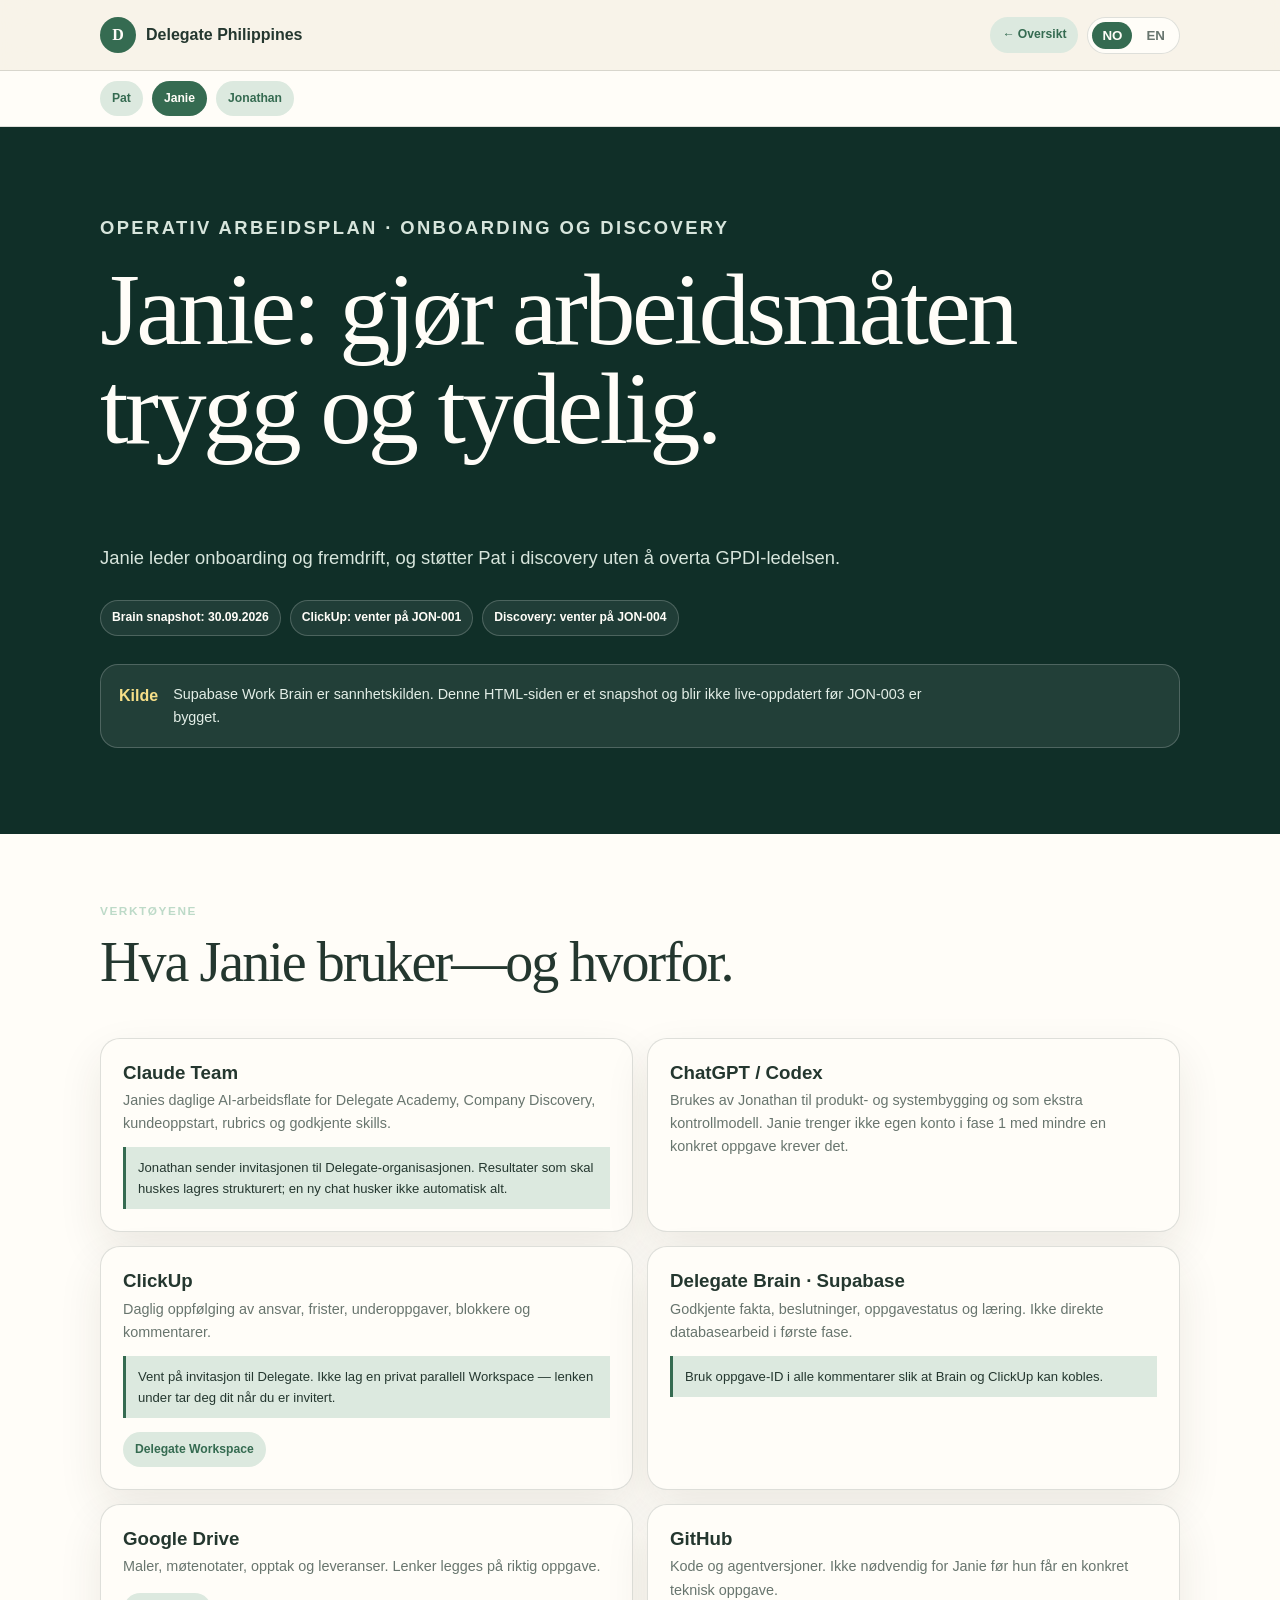
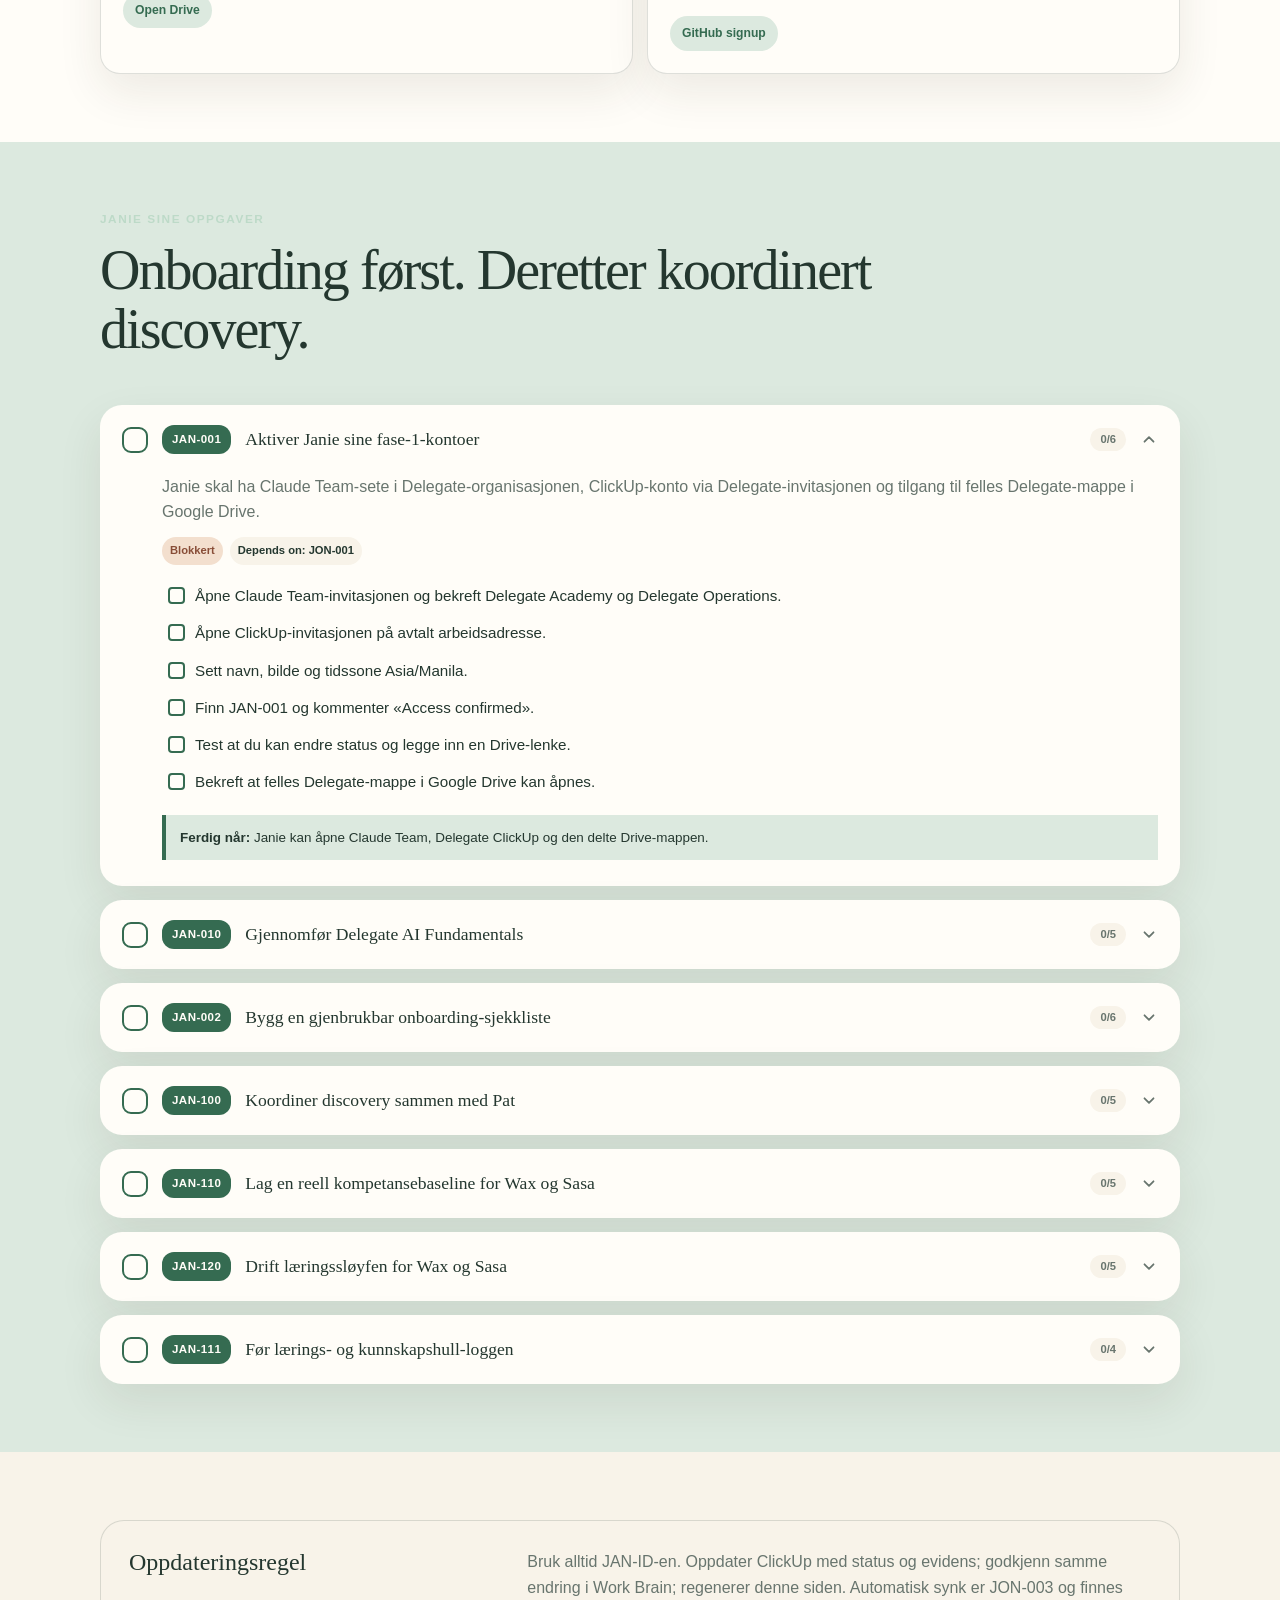
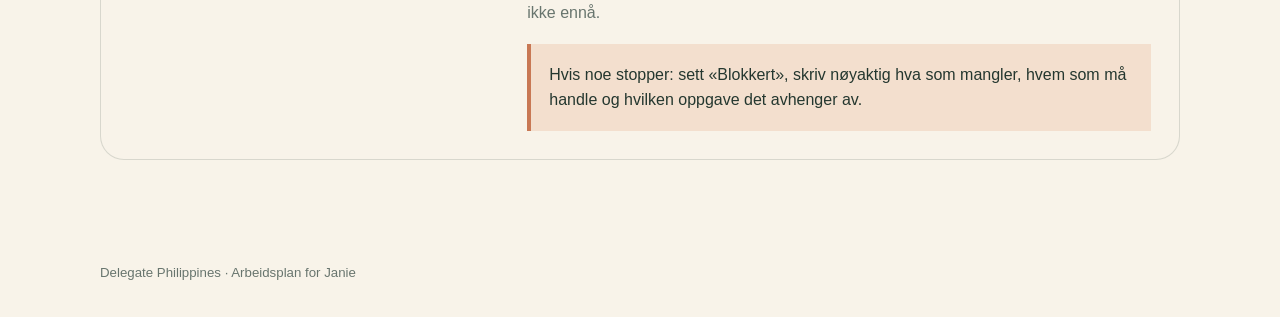
==== commit 362e598d: "Fjern misvisende ClickUp-signup/login-knapper fra Pat og Janie De pekte til den generiske app.clicku" ====
--- a/delegate-workplan-janie.html
+++ b/delegate-workplan-janie.html
@@ -6,7 +6,7 @@
 <section class="section alt"><div class="page"><div class="intro" data-no><p class="kicker">Verktøyene</p><h2>Hva Janie bruker—og hvorfor.</h2></div><div class="intro" data-en><p class="kicker">The tools</p><h2>What Janie uses—and why.</h2></div><div class="tool-grid">
 <article class="tool-card"><h3>Claude Team</h3><p data-no>Janies daglige AI-arbeidsflate for Delegate Academy, Company Discovery, kundeoppstart, rubrics og godkjente skills.</p><p data-en>Janie's daily AI workspace for Delegate Academy, Company Discovery, customer onboarding, rubrics and approved skills.</p><div class="tool-rule" data-no>Jonathan sender invitasjonen til Delegate-organisasjonen. Resultater som skal huskes lagres strukturert; en ny chat husker ikke automatisk alt.</div><div class="tool-rule" data-en>Jonathan sends the Delegate organisation invitation. Results that must persist are stored structurally; a new chat does not automatically remember everything.</div></article>
 <article class="tool-card"><h3>ChatGPT / Codex</h3><p data-no>Brukes av Jonathan til produkt- og systembygging og som ekstra kontrollmodell. Janie trenger ikke egen konto i fase 1 med mindre en konkret oppgave krever det.</p><p data-en>Used by Jonathan for product and system building and as an additional review model. Janie does not need an individual account in Phase 1 unless a specific task requires it.</p></article>
-<article class="tool-card"><h3>ClickUp</h3><p data-no>Daglig oppfølging av ansvar, frister, underoppgaver, blokkere og kommentarer.</p><p data-en>Daily tracking of owners, deadlines, subtasks, blockers and comments.</p><div class="tool-rule" data-no>Vent på invitasjon til Delegate. Ikke lag en privat parallell Workspace.</div><div class="tool-rule" data-en>Wait for the Delegate invitation. Do not create a private parallel Workspace.</div><div class="tool-actions"><a class="tool-link" href="https://app.clickup.com/signup">Create account</a><a class="tool-link secondary" href="https://app.clickup.com/login">Log in</a></div></article>
+<article class="tool-card"><h3>ClickUp</h3><p data-no>Daglig oppfølging av ansvar, frister, underoppgaver, blokkere og kommentarer.</p><p data-en>Daily tracking of owners, deadlines, subtasks, blockers and comments.</p><div class="tool-rule" data-no>Vent på invitasjon til Delegate. Ikke lag en privat parallell Workspace — lenken under tar deg dit når du er invitert.</div><div class="tool-rule" data-en>Wait for the Delegate invitation. Do not create a private parallel Workspace—the link below takes you there once you are invited.</div><div class="tool-actions"><a class="tool-link" href="https://app.clickup.com/90122122974/home">Delegate Workspace</a></div></article>
 <article class="tool-card"><h3>Delegate Brain · Supabase</h3><p data-no>Godkjente fakta, beslutninger, oppgavestatus og læring. Ikke direkte databasearbeid i første fase.</p><p data-en>Approved facts, decisions, task status and learning. No direct database work initially.</p><div class="tool-rule" data-no>Bruk oppgave-ID i alle kommentarer slik at Brain og ClickUp kan kobles.</div><div class="tool-rule" data-en>Use the task ID in every comment so Brain and ClickUp can be linked.</div></article>
 <article class="tool-card"><h3>Google Drive</h3><p data-no>Maler, møtenotater, opptak og leveranser. Lenker legges på riktig oppgave.</p><p data-en>Templates, meeting notes, recordings and deliverables. Links belong on the correct task.</p><div class="tool-actions"><a class="tool-link" href="https://drive.google.com/">Open Drive</a></div></article>
 <article class="tool-card"><h3>GitHub</h3><p data-no>Kode og agentversjoner. Ikke nødvendig for Janie før hun får en konkret teknisk oppgave.</p><p data-en>Code and agent versions. Not required until Janie receives a specific technical task.</p><div class="tool-actions"><a class="tool-link" href="https://github.com/signup">GitHub signup</a></div></article>
